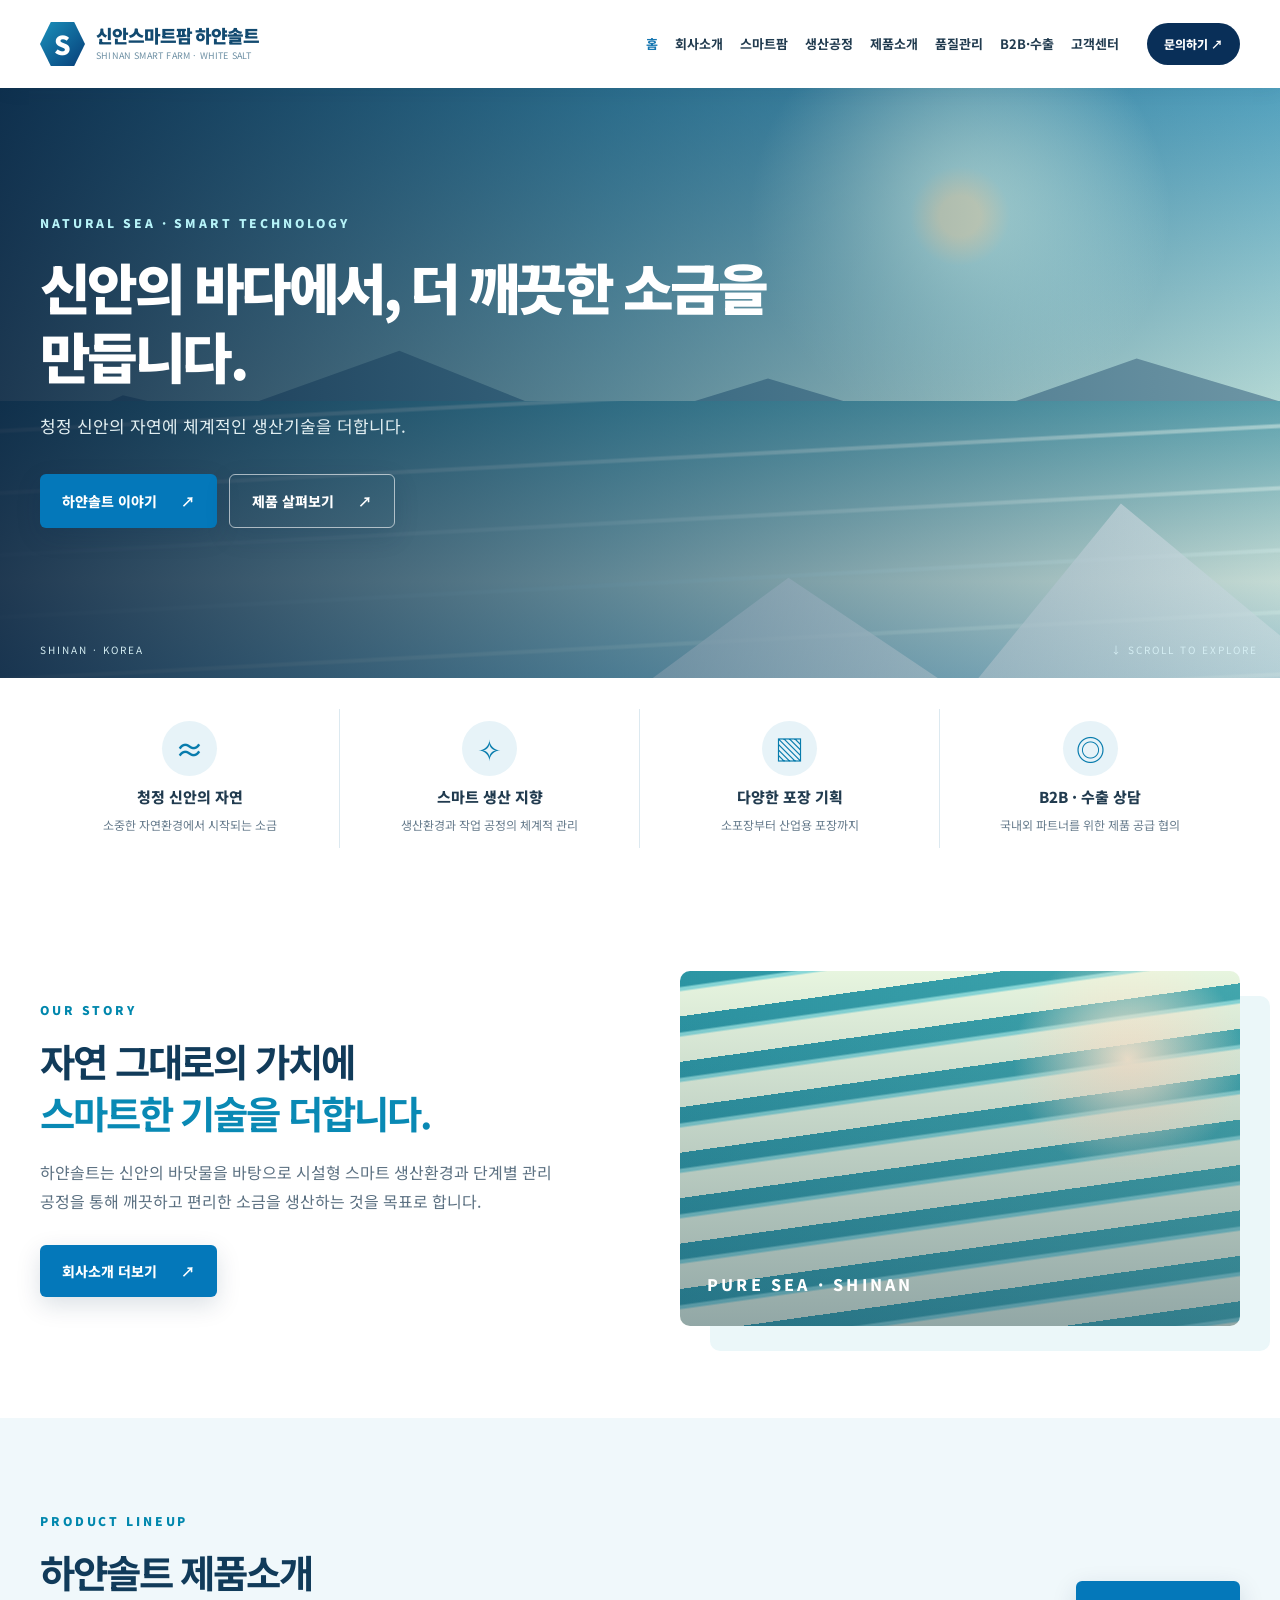
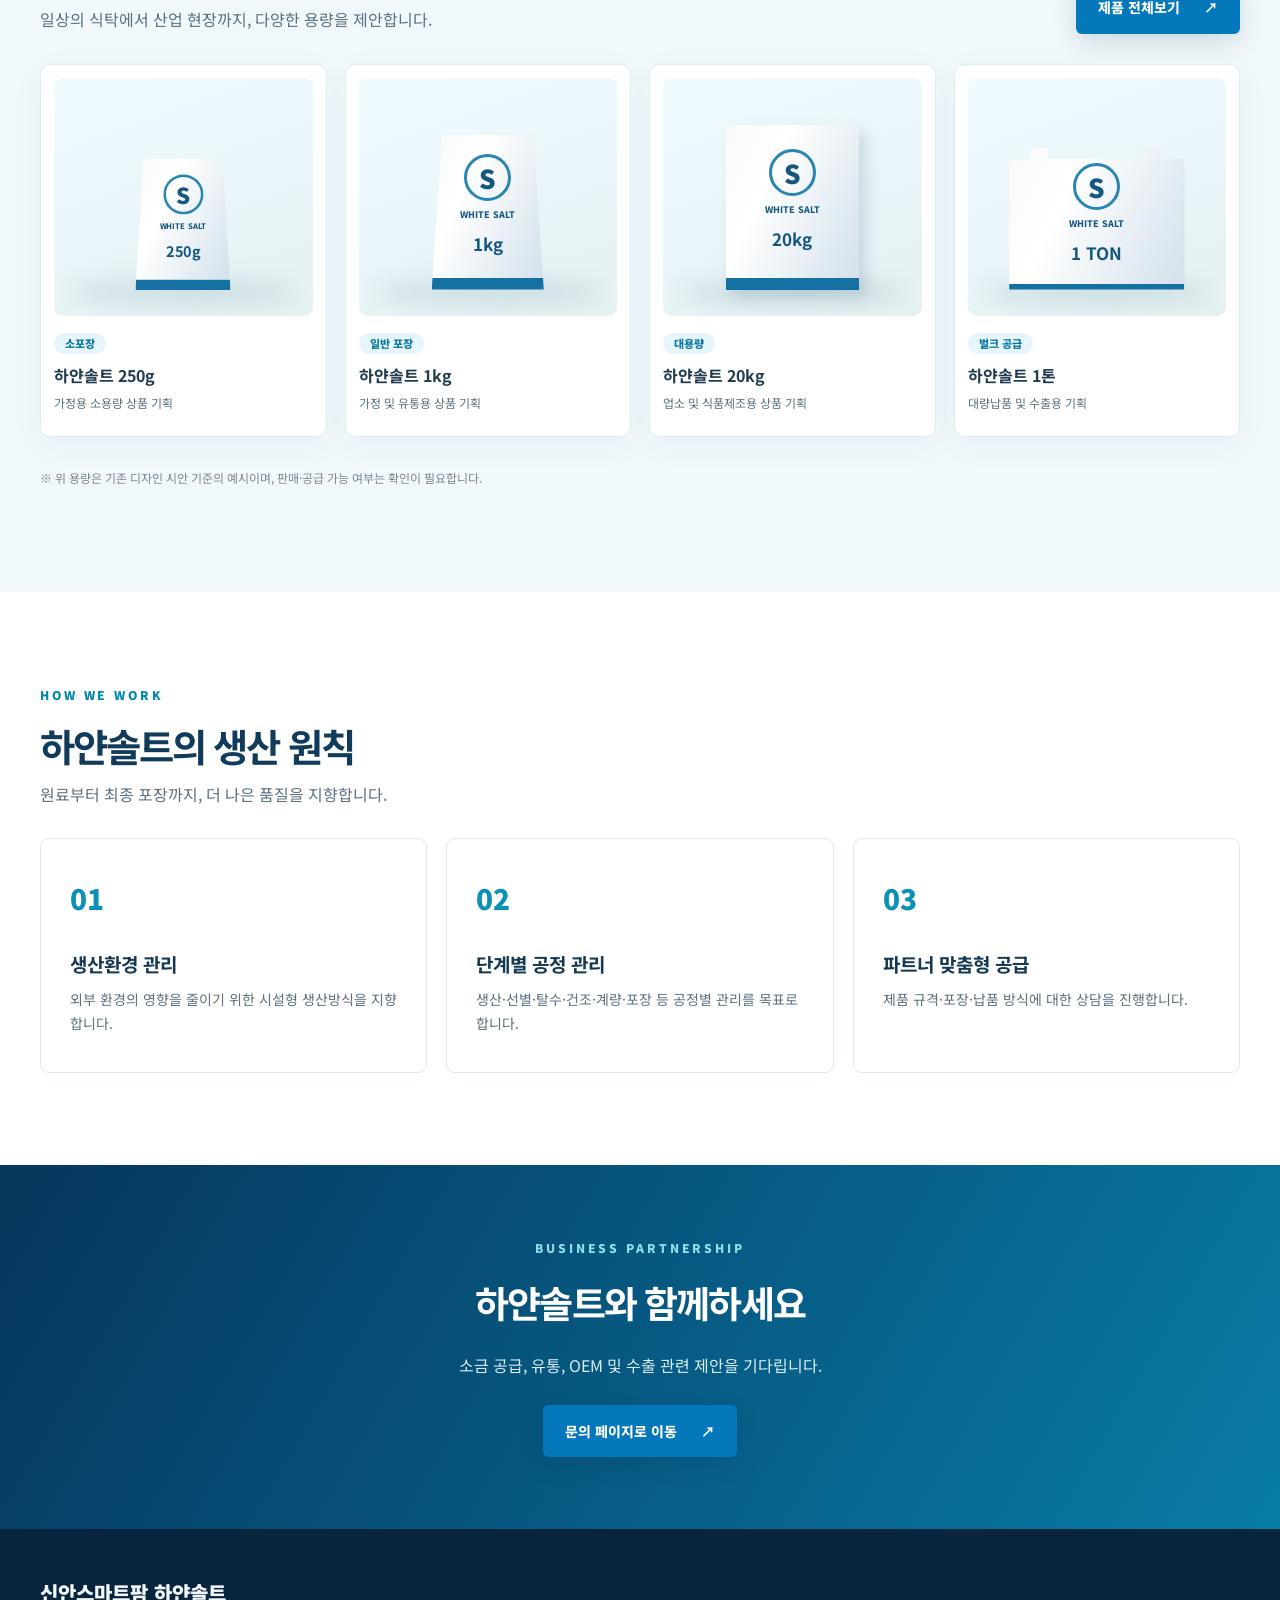
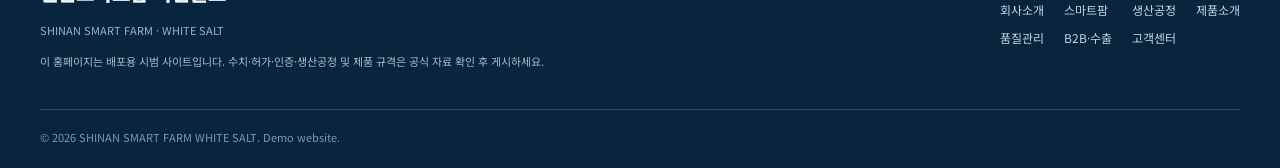
==== index.html @ b28bbec7 "Add files via upload" ====
<!doctype html><html lang="ko"><head><meta charset="utf-8"><meta name="viewport" content="width=device-width,initial-scale=1"><meta name="description" content="신안스마트팜 하얀솔트. 청정 신안의 자연과 스마트 생산기술을 연결합니다."><meta name="theme-color" content="#0a315a"><title>신안스마트팜 하얀솔트</title><link rel="stylesheet" href="assets/style.css"></head><body><div id="app"></div><script defer src="assets/app.js"></script></body></html>
---- assets/style.css ----
@import url('https://fonts.googleapis.com/css2?family=Noto+Sans+KR:wght@400;500;600;700;800;900&display=swap');
:root{--navy:#092f58;--deep:#071e37;--blue:#1576b1;--aqua:#51d2e1;--pale:#eef7fa;--text:#213b4f;--muted:#677c8d;--line:#dce9f0}*{box-sizing:border-box}html{scroll-behavior:smooth}body{margin:0;font:16px/1.76 'Noto Sans KR',system-ui,sans-serif;color:var(--text);background:white}a{color:inherit;text-decoration:none}button,input,select,textarea{font:inherit}button{cursor:pointer}.container{width:min(1200px,calc(100% - 44px));margin-inline:auto}.skip{position:absolute;transform:translateY(-200%);background:white;padding:10px;z-index:100}.skip:focus{transform:none}.header{position:relative;z-index:10;background:#fff;box-shadow:0 2px 18px #0a2f4d12}.nav-bar{display:flex;align-items:center;gap:28px;min-height:88px}.logo{display:flex;align-items:center;gap:11px;min-width:250px}.logo-mark{display:grid;place-items:center;font-size:26px;font-weight:900;color:white;width:45px;height:48px;background:linear-gradient(135deg,#1b93bd,#063c77);clip-path:polygon(24% 4%,76% 4%,100% 50%,76% 96%,24% 96%,0% 50%)}.logo strong{display:block;line-height:1.3;color:#124a70;letter-spacing:-.06em;font-size:18px;font-weight:900}.logo small{display:block;color:#6e90a4;letter-spacing:.02em;font-size:9px}.nav{display:flex;align-items:center;justify-content:flex-end;flex:1;gap:17px;white-space:nowrap}.nav a{font-size:13px;font-weight:700;transition:color .2s}.nav a:hover,.nav a[aria-current]{color:var(--blue)}.nav-contact{padding:10px 17px;background:var(--navy);border-radius:30px;color:white;font-size:12px;font-weight:800;white-space:nowrap}.nav-toggle{display:none}.hero{isolation:isolate;position:relative;overflow:hidden;background:linear-gradient(145deg,#0a5488,#2c97b0);color:#fff}.hero-home{min-height:590px}.hero-inner{min-height:365px}.hero-art,.hero-shade{position:absolute;inset:0;z-index:-1}.hero-shade{background:linear-gradient(90deg,rgba(2,28,58,.86),rgba(4,57,90,.55) 48%,rgba(2,52,83,.08) 100%)}.sky{height:70%;background:radial-gradient(circle at 75% 31%,#fffbd7 0 2%,#c9f4ef 5%,transparent 21%),linear-gradient(180deg,#58a9c6 0%,#c1e5df 75%,#f7ece0 100%)}.mountains{position:absolute;top:37%;width:120%;height:26%;background:#769eac;clip-path:polygon(0 95%,8% 58%,14% 72%,26% 29%,39% 81%,50% 47%,61% 80%,74% 34%,88% 76%,100% 53%,100% 100%,0 100%)}.water{position:absolute;inset:53% 0 0;background:repeating-linear-gradient(177deg,transparent 0 27px,#d5eee8a9 29px 31px,transparent 33px 62px),linear-gradient(180deg,#62a9b4,#d5e9df 65%,#a1cbd5)}.salt-mounds{position:absolute;right:-4%;bottom:0;width:53%;height:34%;background:linear-gradient(150deg,#ffffffd8,#cde1e4b5);clip-path:polygon(0 100%,20% 50%,42% 100%,48% 100%,69% 13%,100% 100%)}.hero-content{padding-block:124px 110px}.hero-inner .hero-content{padding-block:75px 70px}.eyebrow,.kicker{display:block;font-size:12px;font-weight:900;letter-spacing:.24em}.eyebrow{color:#b6f3f8}.kicker{color:#0087ad}.hero h1{font-size:clamp(35px,4.3vw,61px);font-weight:900;line-height:1.26;letter-spacing:-.065em;max-width:780px;margin:19px 0 20px}.hero p{font-size:17px;color:#e2eff2;max-width:600px}.hero-actions{display:flex;flex-wrap:wrap;gap:12px;margin-top:33px}.btn{background:#0478ba;color:white;font-size:14px;font-weight:800;border:0;border-radius:6px;display:inline-flex;align-items:center;justify-content:space-between;gap:24px;padding:14px 22px;box-shadow:0 8px 25px #07284a25;transition:background .2s,transform .2s}.btn:hover{background:#085382;transform:translateY(-2px)}.btn-outline{background:transparent;border:1px solid #ffffff99;color:white}.btn-outline:hover{background:#ffffff26}.hero-bottom{position:absolute;bottom:19px;left:calc((100% - min(1200px,100% - 44px))/2);right:22px;font-size:10px;letter-spacing:.2em;color:#d4edf2;display:flex;gap:30px}.hero-bottom span{margin-left:auto}.features{display:grid;grid-template-columns:repeat(4,1fr);padding-top:31px;padding-bottom:31px}.feature{text-align:center;padding:12px 19px;border-right:1px solid var(--line)}.feature:last-child{border-right:0}.feature-icon{width:55px;height:55px;margin:0 auto 8px;border-radius:50%;background:#e7f3f8;color:#087cad;display:grid;place-items:center;font-size:29px;font-weight:500}.feature h3{font-size:15px;margin:4px 0;font-weight:800}.feature p{font-size:12px;color:var(--muted);margin:0}.section{padding-top:92px;padding-bottom:92px}.section h2{font-size:clamp(27px,3vw,40px);line-height:1.35;letter-spacing:-.055em;margin:15px 0 20px;color:#113b5a}.section h2 em{font-style:normal;color:#0989b4}.section p{color:#5c7182}.split{display:grid;grid-template-columns:1fr 1fr;gap:80px;align-items:center}.split p{max-width:520px}.split .btn{margin-top:14px}.photo-panel{height:355px;border-radius:10px;position:relative;overflow:hidden;background:radial-gradient(circle at 80% 25%,#feedd3 0,transparent 22%),repeating-linear-gradient(172deg,#2fa4aab9 0 15px,#88d7d7 17px 19px,#e7f5df 21px 45px),linear-gradient(135deg,#226f93,#a9dbd1);box-shadow:30px 25px 0 #ebf7f9}.photo-panel:after{content:'';position:absolute;inset:0;background:linear-gradient(180deg,transparent,#05274860)}.photo-caption{position:absolute;bottom:27px;left:27px;color:white;letter-spacing:.2em;font-weight:800;z-index:1}.pale{background:#f0f8fb}.section-top{display:flex;justify-content:space-between;align-items:end;gap:20px;margin-bottom:24px}.section-top h2{margin-bottom:8px}.section-top p{margin:0}.section-top .btn{flex-shrink:0}.products-grid{display:grid;grid-template-columns:repeat(4,minmax(0,1fr));gap:18px;margin:30px 0}.product{background:white;border-radius:11px;padding:13px 13px 20px;box-shadow:0 8px 34px #164a6b0b;border:1px solid #dfeef3}.product-stage{height:238px;background:linear-gradient(160deg,#effbff,#e4f0f2);border-radius:9px;display:grid;place-items:end center;overflow:hidden;position:relative}.product-stage:after{content:'';height:24px;width:85%;background:#376b7a24;border-radius:50%;position:absolute;bottom:12px;filter:blur(10px)}.package{position:relative;z-index:1;display:flex;flex-direction:column;align-items:center;justify-content:center;gap:6px;width:112px;height:155px;background:linear-gradient(115deg,#f9f9f9,#fff 32%,#d6e3ed 95%);box-shadow:7px 7px 13px #42677e30;clip-path:polygon(9% 0,91% 0,100% 100%,0 100%);border-bottom:12px solid #1471a1;color:#135780;margin-bottom:26px}.package-mark{font-size:26px;font-weight:900;width:47px;height:47px;border:3px solid #2985b1;border-radius:50%;text-align:center;line-height:41px}.package small{font-size:9px;font-weight:800}.package strong{font-size:17px}.p250{transform:scale(.85);transform-origin:bottom}.p1{transform:scale(1)}.p20{height:165px;width:133px;clip-path:none}.pton{width:175px;height:142px;clip-path:polygon(0 8%,12% 8%,12% 0,22% 0,22% 8%,76% 8%,76% 0,86% 0,86% 8%,100% 8%,100% 100%,0 100%);border-bottom:6px solid #1471a1}.pill{display:inline-block;margin-top:17px;background:#e6f5fa;color:#0878a3;border-radius:22px;padding:1px 11px;font-size:11px;font-weight:800}.product h3{margin:6px 0 0;font-size:16px}.product p{font-size:12px;margin:3px 0}.note{font-size:12px!important;color:#7a8893!important;margin-top:20px}.tile-grid{display:grid;grid-template-columns:repeat(3,1fr);gap:19px;margin-top:30px}.tile{border:1px solid var(--line);background:white;padding:35px 29px;border-radius:9px;min-height:235px}.tile-icon{font-size:28px;color:#0b91b6;font-weight:900}.tile h3{margin:23px 0 7px;color:#153954;font-size:19px}.tile p{font-size:14px;line-height:1.75;margin:0}.cta{background:linear-gradient(120deg,#06365c,#087ca7);color:white;text-align:center;padding:72px 0}.cta .kicker{color:#90e0e9}.cta h2{font-size:37px;margin:12px 0 2px;letter-spacing:-.05em}.cta p{color:#d9edf4;margin-bottom:25px}.narrow{max-width:820px}.lead{font-size:19px;line-height:2;color:#355d74!important}.steps{border-top:2px solid #0b608a;margin-top:35px}.step{display:flex;align-items:center;gap:32px;border-bottom:1px solid var(--line);padding:23px 15px}.step b{font-size:30px;color:#0c8fb5}.step div{flex:1}.step h3{margin:0}.step p{margin:2px 0;font-size:14px}.step>span{font-size:22px;color:#87a6b7}.wide-actions{margin-top:25px}.contact-grid{display:grid;grid-template-columns:1fr 1.1fr;gap:70px}.contact-info{margin-top:45px;border-top:1px solid var(--line)}.contact-info div{border-bottom:1px solid var(--line);padding:17px 0;display:flex;gap:20px;flex-wrap:wrap}.contact-info small{font-size:13px;width:94px;color:var(--muted)}.contact-info strong{font-size:14px}.contact-form{padding:30px;border:1px solid var(--line);box-shadow:0 12px 40px #0c55800e;border-radius:10px}.contact-form label{display:block;font-weight:800;font-size:13px;margin-bottom:16px}.contact-form :is(input,select,textarea){display:block;width:100%;border:1px solid #cbdde7;border-radius:5px;padding:12px;margin-top:5px;color:var(--text);background:white;outline-offset:2px}.contact-form textarea{resize:vertical}.form-result{font-size:13px;color:#0d6897}.footer{background:#09253e;color:#f0f6f9;padding:46px 0 20px}.footer-inner{display:flex;justify-content:space-between;gap:45px}.footer-brand{font-size:20px;font-weight:900}.footer-inner p{font-size:11px;color:#90b4ca}.footer-inner small{font-size:11px;color:#a2bac7;display:block;max-width:570px}.footer-links{display:grid;grid-template-columns:repeat(4,auto);gap:7px 20px;align-content:center}.footer-links a{font-size:12px;color:#bfd4e0}.copyright{border-top:1px solid #ffffff25;margin-top:38px;padding-top:18px;font-size:11px;color:#789aaa}
@media(max-width:1100px){.nav{gap:10px}.nav a{font-size:11px}.logo{min-width:205px}.logo strong{font-size:15px}.nav-bar{gap:15px}.nav-contact{display:none}}
@media(max-width:820px){.nav-bar{min-height:72px}.nav-toggle{display:block;margin-left:auto;border:0;background:#e9f4fa;color:#135377;border-radius:8px;font-size:22px;padding:1px 12px}.nav{display:none;position:absolute;top:72px;left:0;right:0;background:white;box-shadow:0 14px 22px #0e365022;padding:16px 24px;flex-direction:column;align-items:stretch;gap:0}.nav.open{display:flex}.nav a{padding:12px;border-bottom:1px solid var(--line);font-size:15px}.hero-home{min-height:520px}.hero-content{padding-block:110px 85px}.hero-inner .hero-content{padding-block:65px}.features{grid-template-columns:repeat(2,1fr)}.feature:nth-child(2){border:0}.feature:nth-child(-n+2){border-bottom:1px solid var(--line)}.split,.contact-grid{grid-template-columns:1fr;gap:45px}.products-grid{grid-template-columns:repeat(2,1fr)}.tile-grid{grid-template-columns:1fr}.tile{min-height:0}.footer-inner{flex-direction:column}.footer-links{justify-content:start}.section{padding-block:65px}}
@media(max-width:490px){.container{width:calc(100% - 32px)}.logo strong{font-size:14px}.logo-mark{width:37px;height:42px}.hero h1{font-size:36px}.hero p{font-size:14px}.hero-bottom{left:16px}.hero-bottom span{display:none}.features{padding-block:22px}.feature{padding:12px 7px}.feature h3{font-size:13px}.feature p{font-size:11px}.section-top{display:block}.section-top .btn{margin-top:15px}.products-grid{gap:10px}.product-stage{height:174px}.package{transform:scale(.7)!important;transform-origin:bottom}.product h3{font-size:13px}.product p{font-size:11px}.footer-links{grid-template-columns:repeat(2,auto)}.cta h2{font-size:28px}.step{gap:16px}.contact-form{padding:18px}}
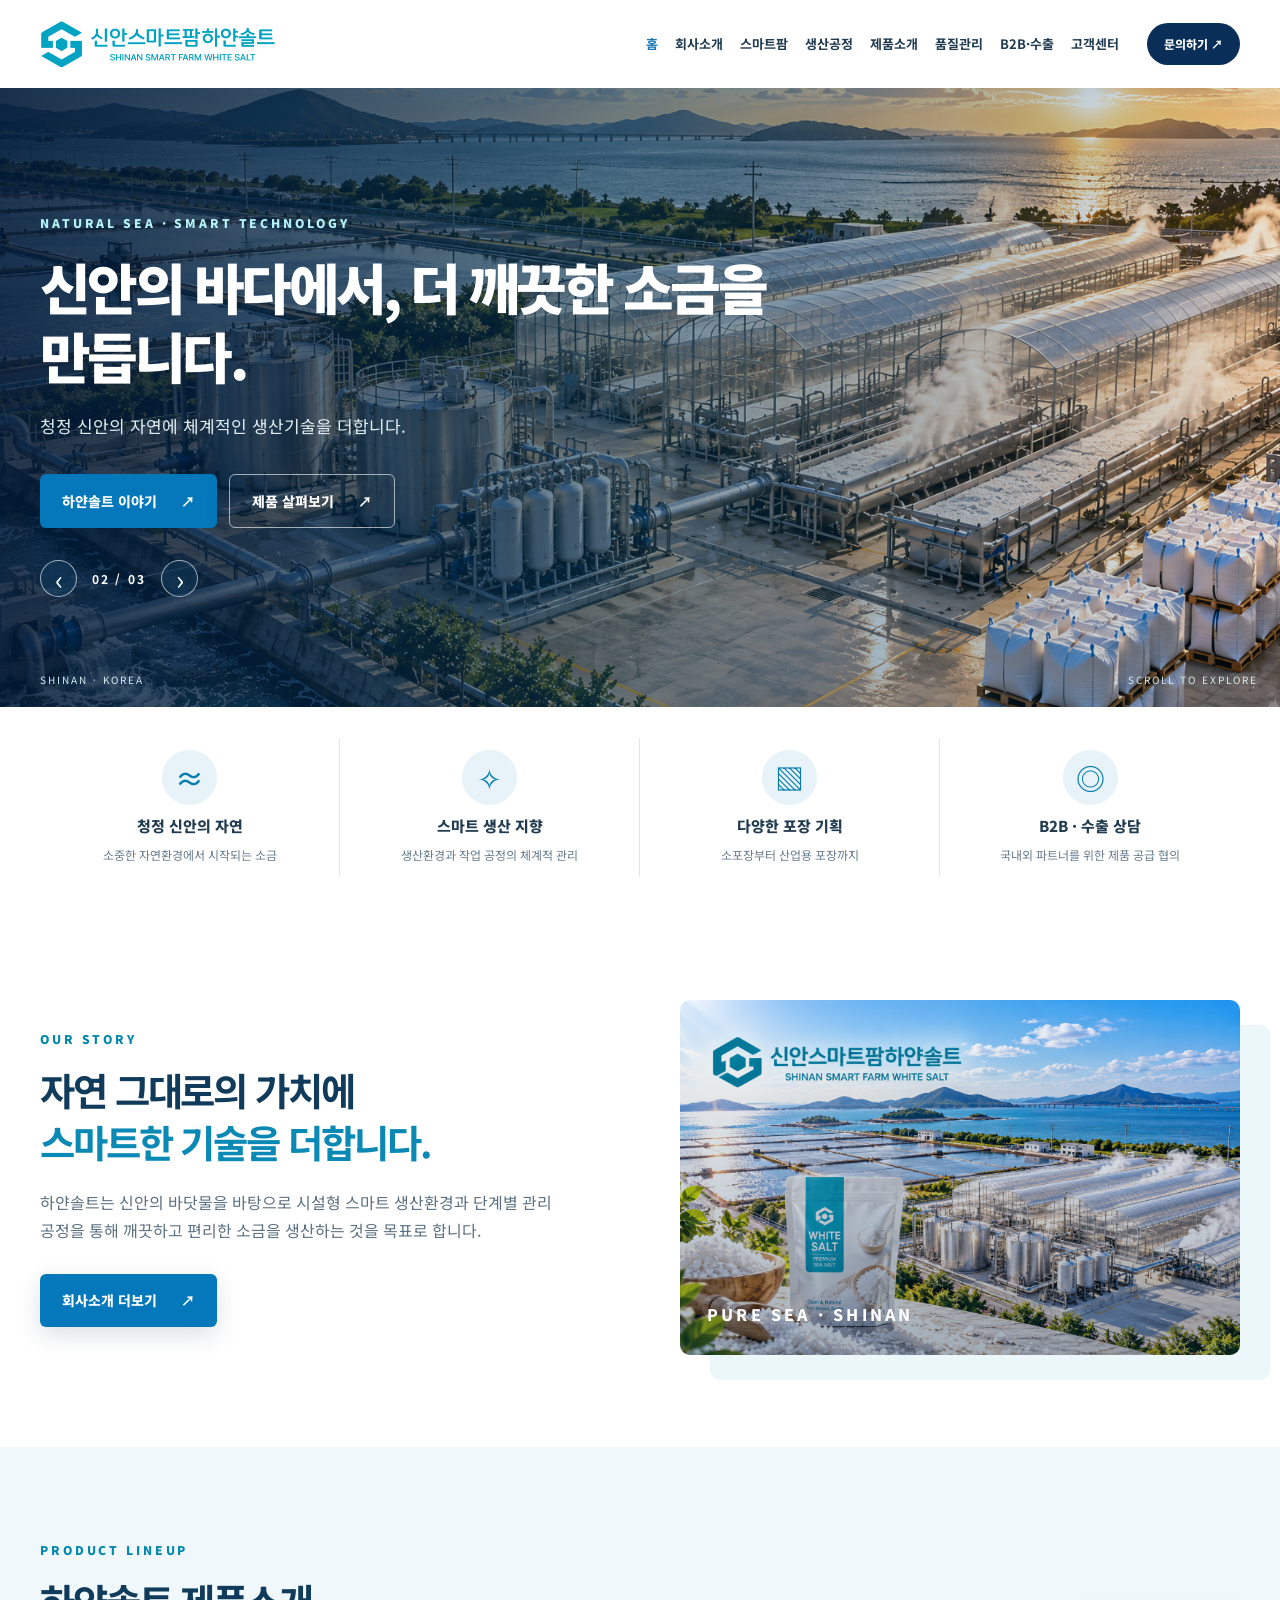
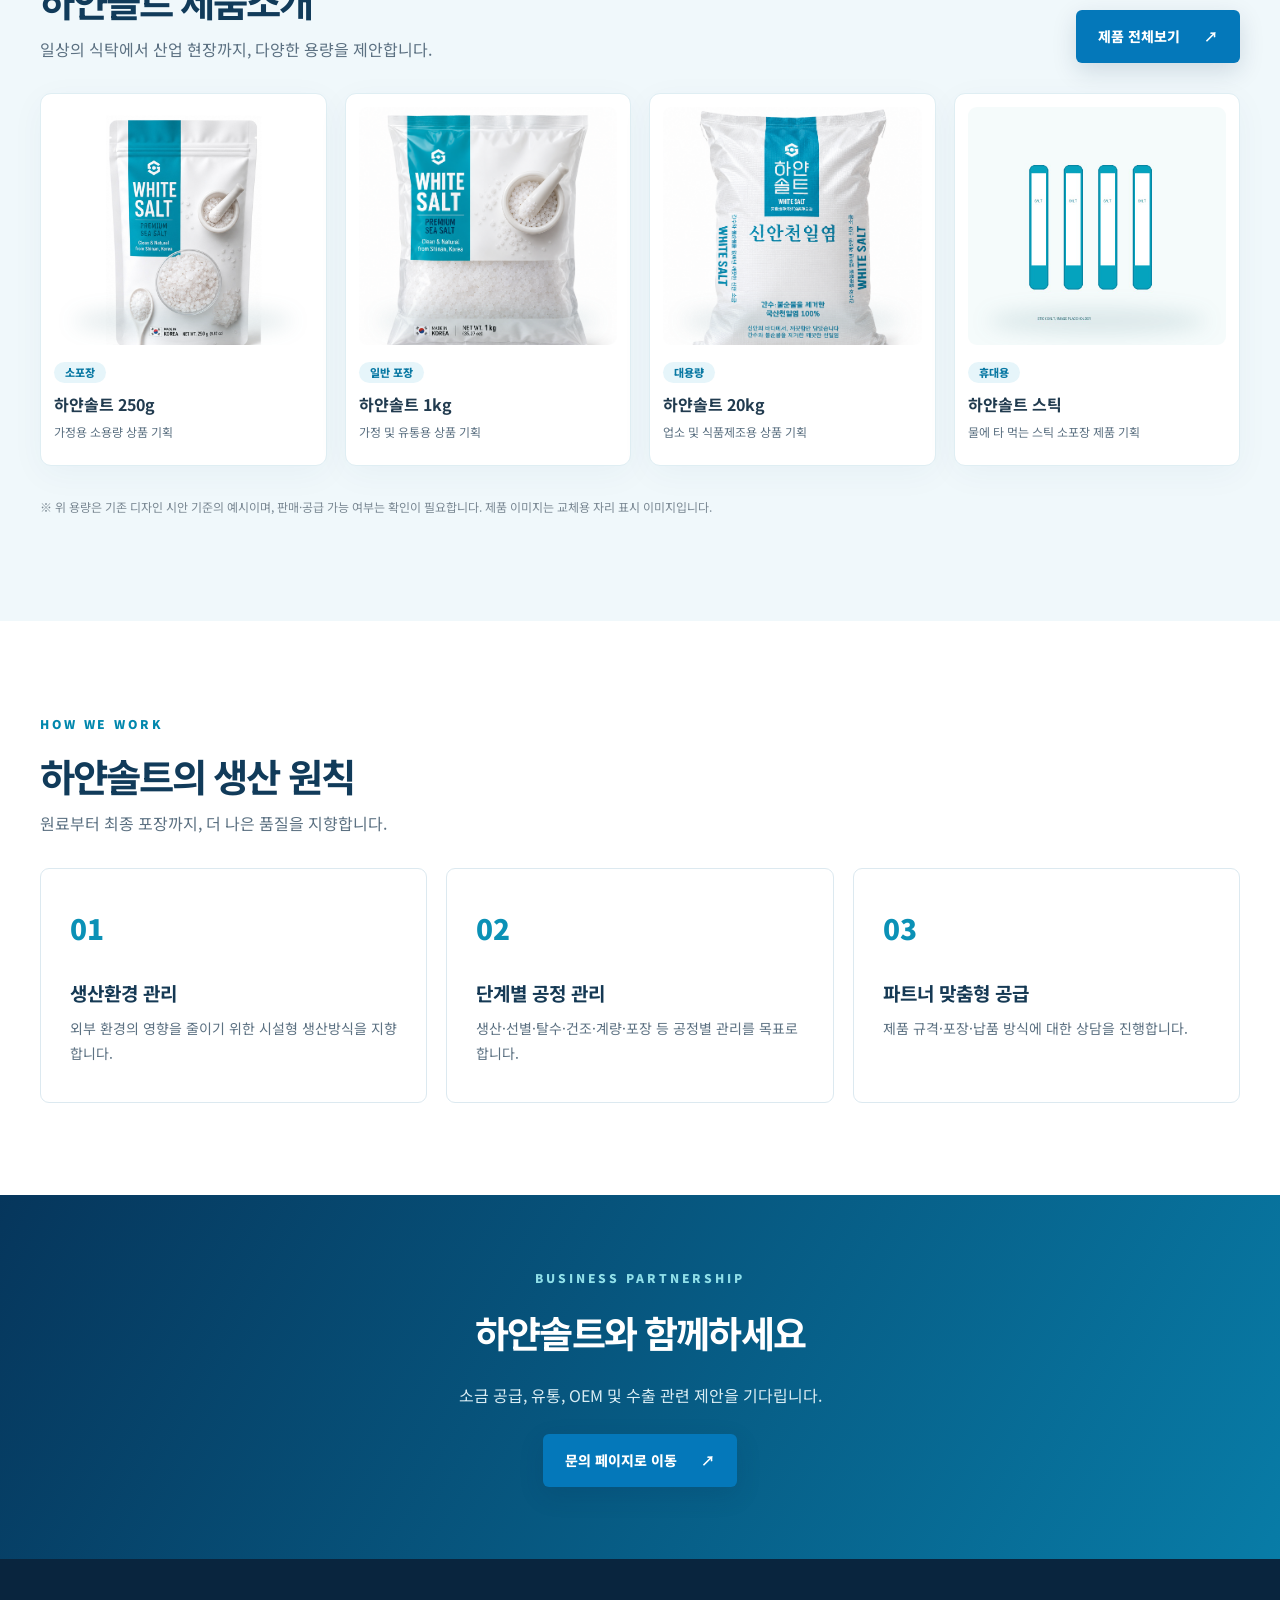
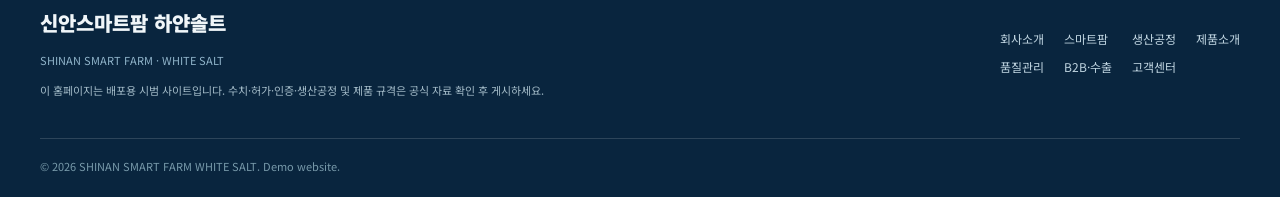
==== commit 7f3c457a: "Add files via upload" ====
--- a/index.html
+++ b/index.html
@@ -1 +1 @@
-<!doctype html><html lang="ko"><head><meta charset="utf-8"><meta name="viewport" content="width=device-width,initial-scale=1"><meta name="description" content="신안스마트팜 하얀솔트. 청정 신안의 자연과 스마트 생산기술을 연결합니다."><meta name="theme-color" content="#0a315a"><title>신안스마트팜 하얀솔트</title><link rel="stylesheet" href="assets/style.css"></head><body><div id="app"></div><script defer src="assets/app.js"></script></body></html>
+<!doctype html><html lang="ko"><head><meta charset="utf-8"><meta name="viewport" content="width=device-width,initial-scale=1"><meta name="description" content="신안스마트팜 하얀솔트. 청정 신안의 자연과 스마트 생산기술을 연결합니다."><meta name="theme-color" content="#0a315a"><title>신안스마트팜 하얀솔트</title><link rel="icon" href="favicon.ico"><link rel="apple-touch-icon" href="images/favicon_128x128.png"><meta property="og:title" content="신안스마트팜 하얀솔트"><meta property="og:description" content="청정 신안의 자연과 스마트 생산기술을 잇는 하얀솔트"><meta property="og:image" content="/images/sns_1200x630.jpg"><meta property="og:type" content="website"><meta name="twitter:card" content="summary_large_image"><meta name="twitter:image" content="/images/sns_1200x630.jpg"><link rel="stylesheet" href="assets/style.css"></head><body><div id="app"></div><script defer src="assets/app.js"></script></body></html>
--- a/assets/style.css
+++ b/assets/style.css
@@ -3,3 +3,21 @@
 @media(max-width:1100px){.nav{gap:10px}.nav a{font-size:11px}.logo{min-width:205px}.logo strong{font-size:15px}.nav-bar{gap:15px}.nav-contact{display:none}}
 @media(max-width:820px){.nav-bar{min-height:72px}.nav-toggle{display:block;margin-left:auto;border:0;background:#e9f4fa;color:#135377;border-radius:8px;font-size:22px;padding:1px 12px}.nav{display:none;position:absolute;top:72px;left:0;right:0;background:white;box-shadow:0 14px 22px #0e365022;padding:16px 24px;flex-direction:column;align-items:stretch;gap:0}.nav.open{display:flex}.nav a{padding:12px;border-bottom:1px solid var(--line);font-size:15px}.hero-home{min-height:520px}.hero-content{padding-block:110px 85px}.hero-inner .hero-content{padding-block:65px}.features{grid-template-columns:repeat(2,1fr)}.feature:nth-child(2){border:0}.feature:nth-child(-n+2){border-bottom:1px solid var(--line)}.split,.contact-grid{grid-template-columns:1fr;gap:45px}.products-grid{grid-template-columns:repeat(2,1fr)}.tile-grid{grid-template-columns:1fr}.tile{min-height:0}.footer-inner{flex-direction:column}.footer-links{justify-content:start}.section{padding-block:65px}}
 @media(max-width:490px){.container{width:calc(100% - 32px)}.logo strong{font-size:14px}.logo-mark{width:37px;height:42px}.hero h1{font-size:36px}.hero p{font-size:14px}.hero-bottom{left:16px}.hero-bottom span{display:none}.features{padding-block:22px}.feature{padding:12px 7px}.feature h3{font-size:13px}.feature p{font-size:11px}.section-top{display:block}.section-top .btn{margin-top:15px}.products-grid{gap:10px}.product-stage{height:174px}.package{transform:scale(.7)!important;transform-origin:bottom}.product h3{font-size:13px}.product p{font-size:11px}.footer-links{grid-template-columns:repeat(2,auto)}.cta h2{font-size:28px}.step{gap:16px}.contact-form{padding:18px}}
+
+/* White_salt V2 — replaceable image assets */
+.brand-logo-image{display:block;width:235px;max-width:100%;height:auto;object-fit:contain;object-position:left center}
+.logo{min-width:235px}
+.hero-images{overflow:hidden}
+.hero-slide{position:absolute;inset:0;background-position:center center;background-size:cover;opacity:0;transition:opacity 900ms ease;transform:scale(1.005)}
+.hero-slide.is-active{opacity:1}
+.slide-controls{display:flex;gap:15px;align-items:center;margin-top:32px;width:max-content}
+.slide-arrow{border:1px solid #ffffff99;background:#123b5c88;color:white;font-size:27px;border-radius:50%;width:37px;height:37px;line-height:1}
+.slide-counter{font-size:12px;font-weight:700;letter-spacing:.18em}
+.product-stage{place-items:center}
+.product-image{width:100%;height:100%;object-fit:cover;display:block}
+.photo-panel{background-size:cover;background-position:center}
+@media(max-width:490px){.brand-logo-image{width:185px}.logo{min-width:185px}.slide-controls{margin-top:22px}}
+@media(prefers-reduced-motion:reduce){.hero-slide{transition:none}}
+
+/* Page-specific editable image/text sections */
+.config-layout{display:grid;grid-template-columns:1fr 1fr;gap:55px;align-items:center}.config-content p{white-space:pre-line;line-height:1.9}.config-media{display:grid;gap:12px;min-height:0}.config-media img{display:block;width:100%;height:340px;object-fit:cover;border-radius:12px}.config-image-wide{display:flex;flex-direction:column;gap:25px}.config-image-wide .config-media img{height:auto;max-height:500px;aspect-ratio:3/1}.config-gallery{display:flex;flex-direction:column;gap:22px}.config-gallery .config-media{display:grid;grid-template-columns:repeat(3,minmax(0,1fr))}.config-gallery .config-media img{height:225px}.config-text-only{display:block}.config-text-only .config-content{max-width:850px}@media(max-width:820px){.config-layout{grid-template-columns:1fr;gap:25px}.config-image-left .config-media{order:0}.config-image-left .config-content{order:1}.config-gallery .config-media{grid-template-columns:repeat(2,minmax(0,1fr))}.config-gallery .config-media img{height:170px}}
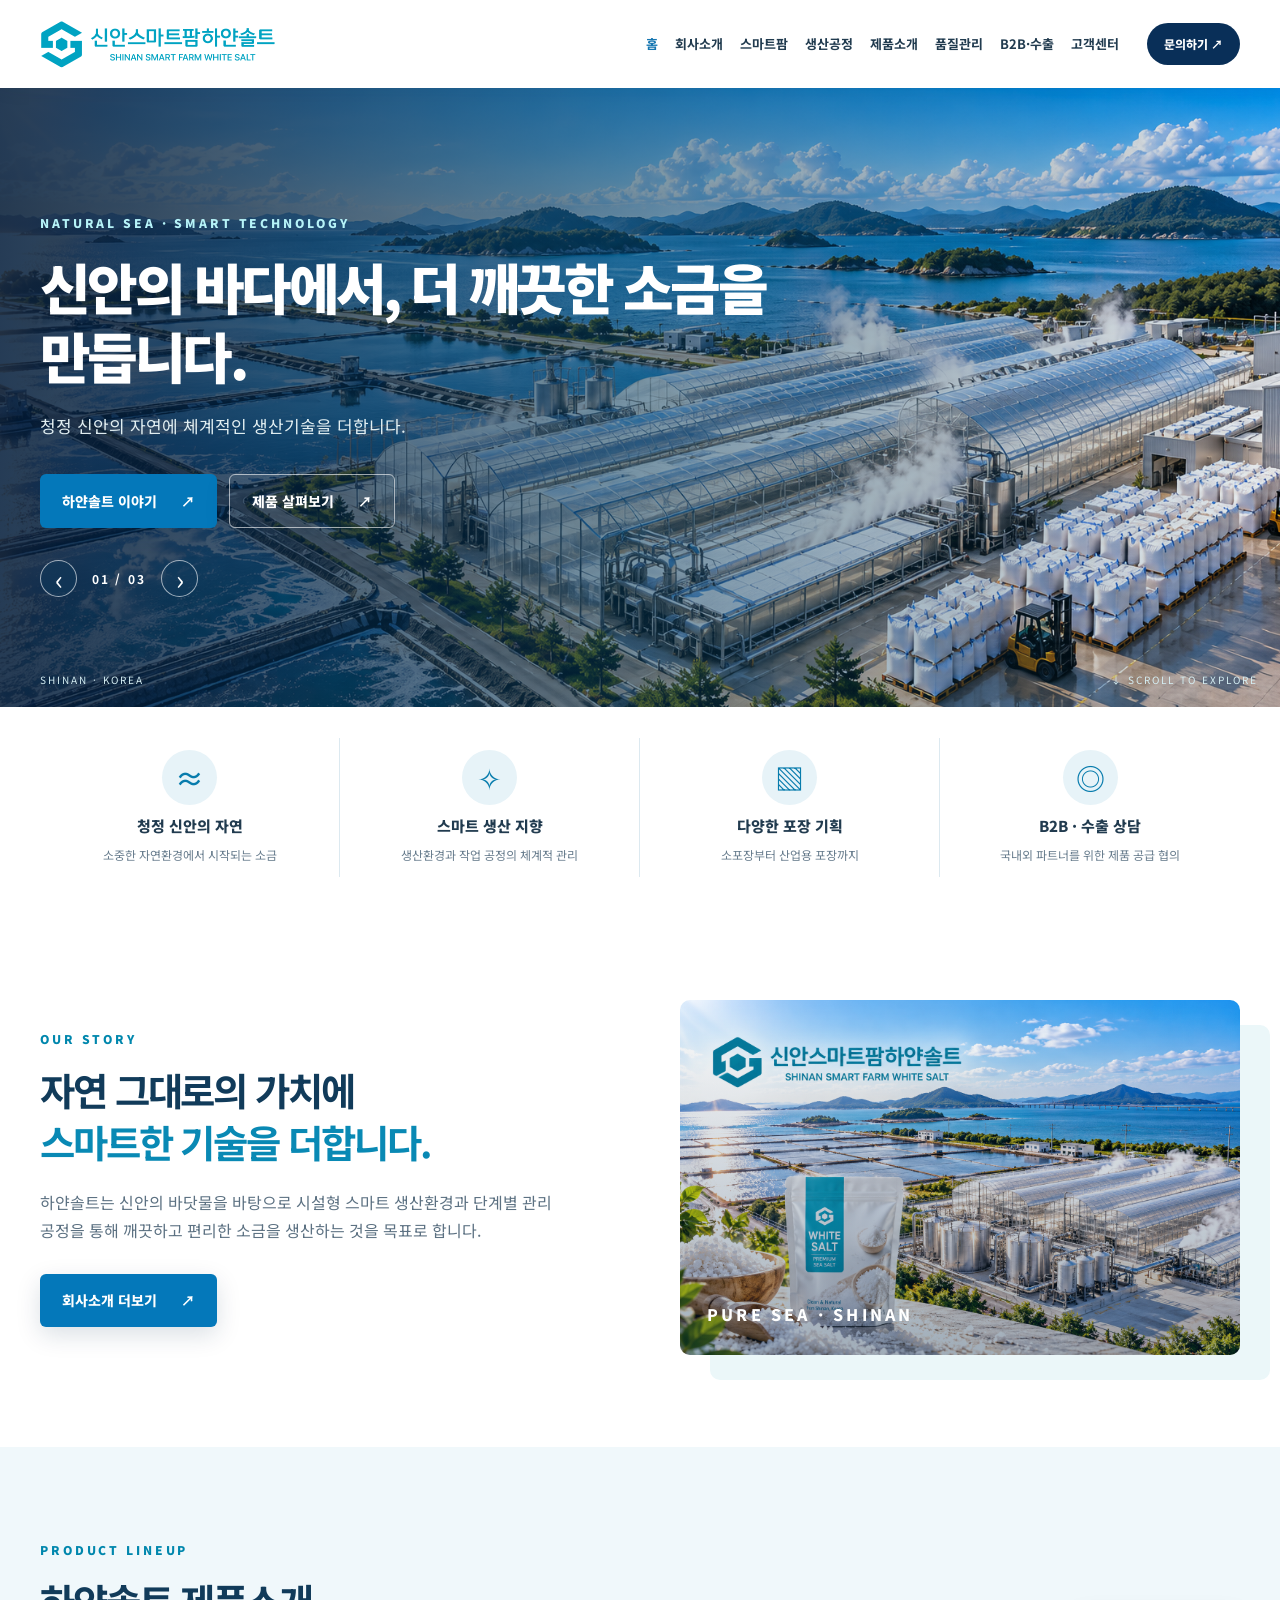
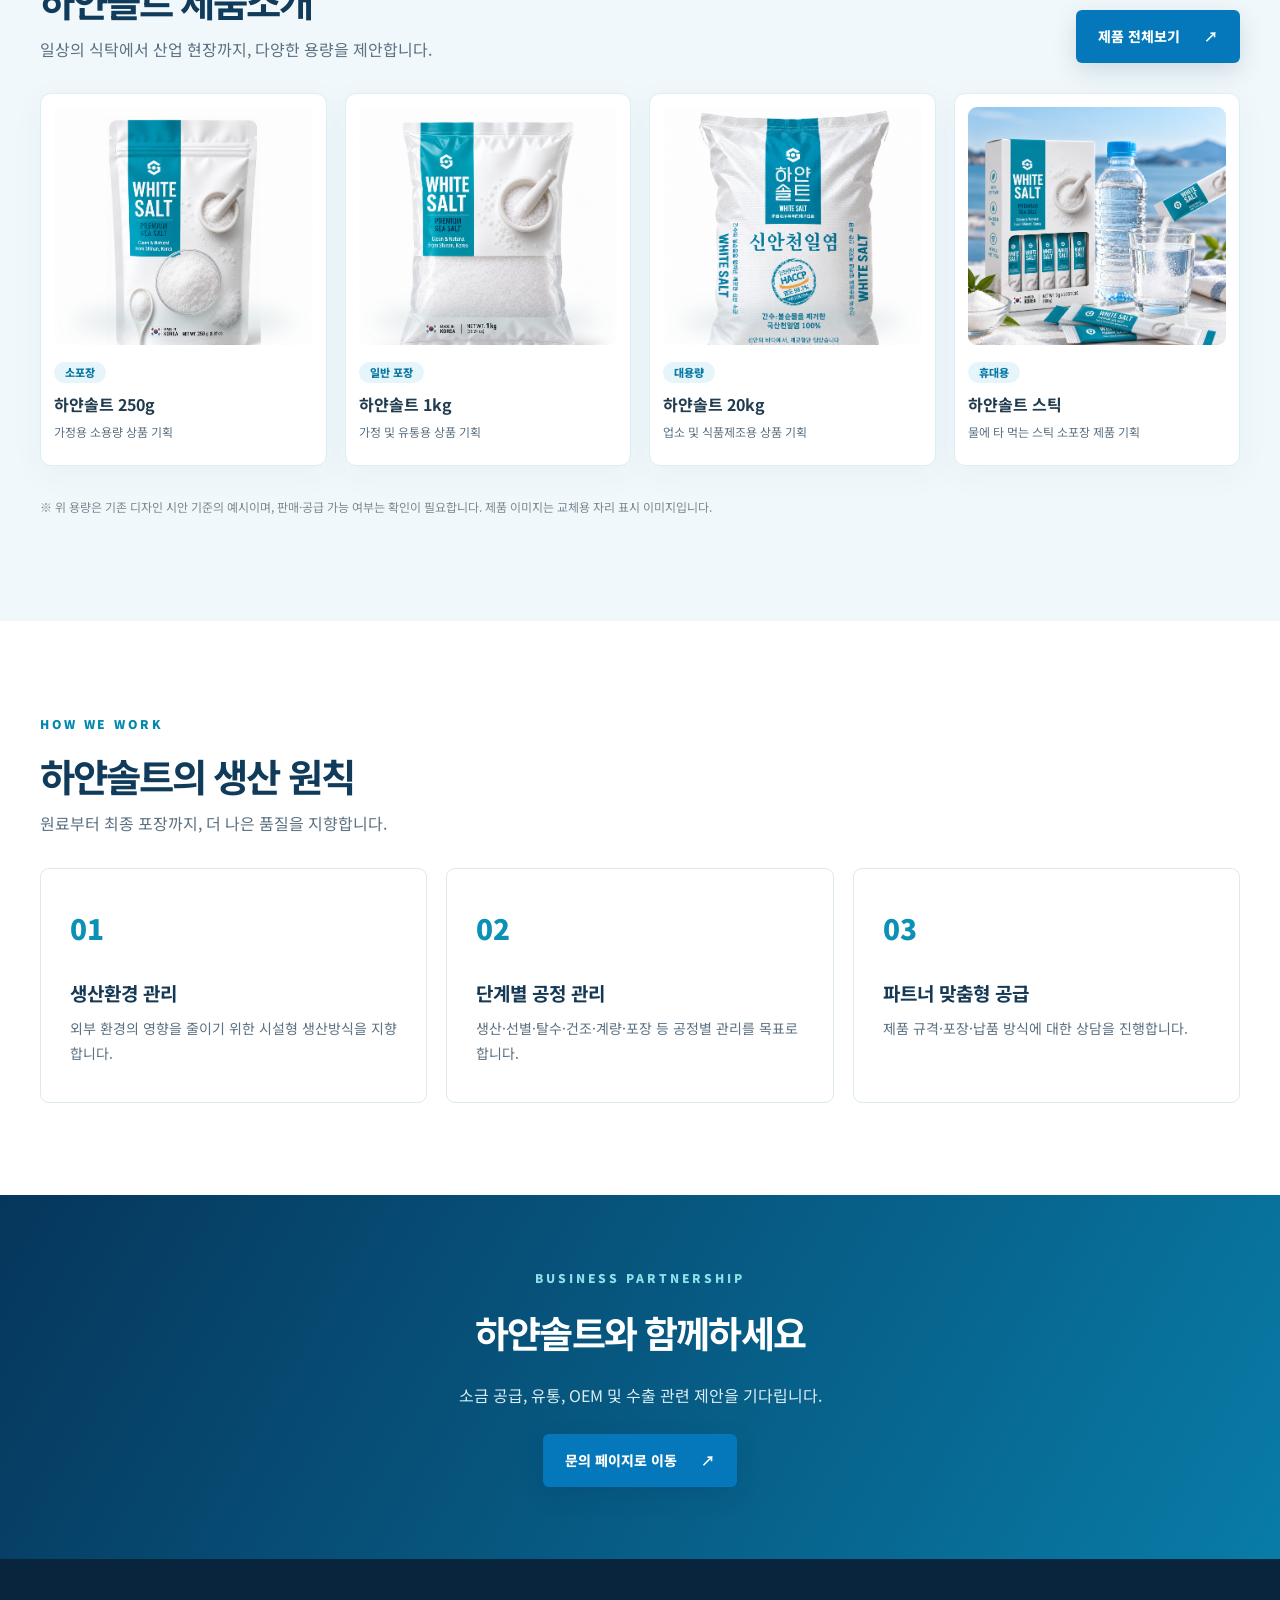
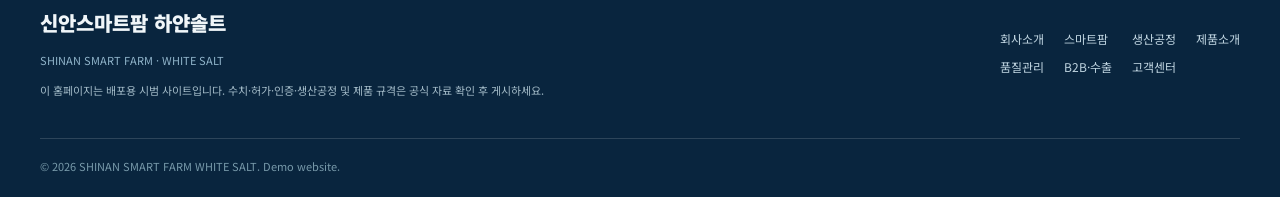
==== commit 53e04af7: "Add files via upload" ====
--- a/index.html
+++ b/index.html
@@ -1 +1 @@
-<!doctype html><html lang="ko"><head><meta charset="utf-8"><meta name="viewport" content="width=device-width,initial-scale=1"><meta name="description" content="신안스마트팜 하얀솔트. 청정 신안의 자연과 스마트 생산기술을 연결합니다."><meta name="theme-color" content="#0a315a"><title>신안스마트팜 하얀솔트</title><link rel="icon" href="favicon.ico"><link rel="apple-touch-icon" href="images/favicon_128x128.png"><meta property="og:title" content="신안스마트팜 하얀솔트"><meta property="og:description" content="청정 신안의 자연과 스마트 생산기술을 잇는 하얀솔트"><meta property="og:image" content="/images/sns_1200x630.jpg"><meta property="og:type" content="website"><meta name="twitter:card" content="summary_large_image"><meta name="twitter:image" content="/images/sns_1200x630.jpg"><link rel="stylesheet" href="assets/style.css"></head><body><div id="app"></div><script defer src="assets/app.js"></script></body></html>
+<!doctype html><html lang="ko"><head><meta charset="utf-8"><meta name="viewport" content="width=device-width,initial-scale=1"><meta name="description" content="신안스마트팜 하얀솔트. 청정 신안의 자연과 스마트 생산기술을 연결합니다."><meta name="theme-color" content="#0a315a"><title>신안스마트팜 하얀솔트</title><link rel="icon" type="image/x-icon" sizes="any" href="/favicon.ico?v=5"><link rel="icon" type="image/png" sizes="32x32" href="/favicon-32x32.png?v=5"><link rel="icon" type="image/png" sizes="48x48" href="/favicon-48x48.png?v=5"><link rel="apple-touch-icon" sizes="180x180" href="/apple-touch-icon.png?v=5"><link rel="canonical" href="https://white-salt.onrender.com/index.html"><meta property="og:site_name" content="신안스마트팜 하얀솔트"><meta property="og:locale" content="ko_KR"><meta property="og:type" content="website"><meta property="og:title" content="신안스마트팜 하얀솔트 | WHITE SALT"><meta property="og:description" content="청정 신안의 자연과 스마트 생산기술을 잇는 하얀솔트"><meta property="og:url" content="https://white-salt.onrender.com/index.html"><meta property="og:image" content="https://white-salt.onrender.com/images/sns_1200x630.jpg?v=5"><meta property="og:image:secure_url" content="https://white-salt.onrender.com/images/sns_1200x630.jpg?v=5"><meta property="og:image:width" content="1200"><meta property="og:image:height" content="630"><meta property="og:image:type" content="image/jpeg"><meta name="twitter:card" content="summary_large_image"><meta name="twitter:title" content="신안스마트팜 하얀솔트 | WHITE SALT"><meta name="twitter:description" content="청정 신안의 자연과 스마트 생산기술을 잇는 하얀솔트"><meta name="twitter:image" content="https://white-salt.onrender.com/images/sns_1200x630.jpg?v=5"><link rel="stylesheet" href="assets/style.css"></head><body><div id="app"></div><script defer src="assets/app.js"></script></body></html>
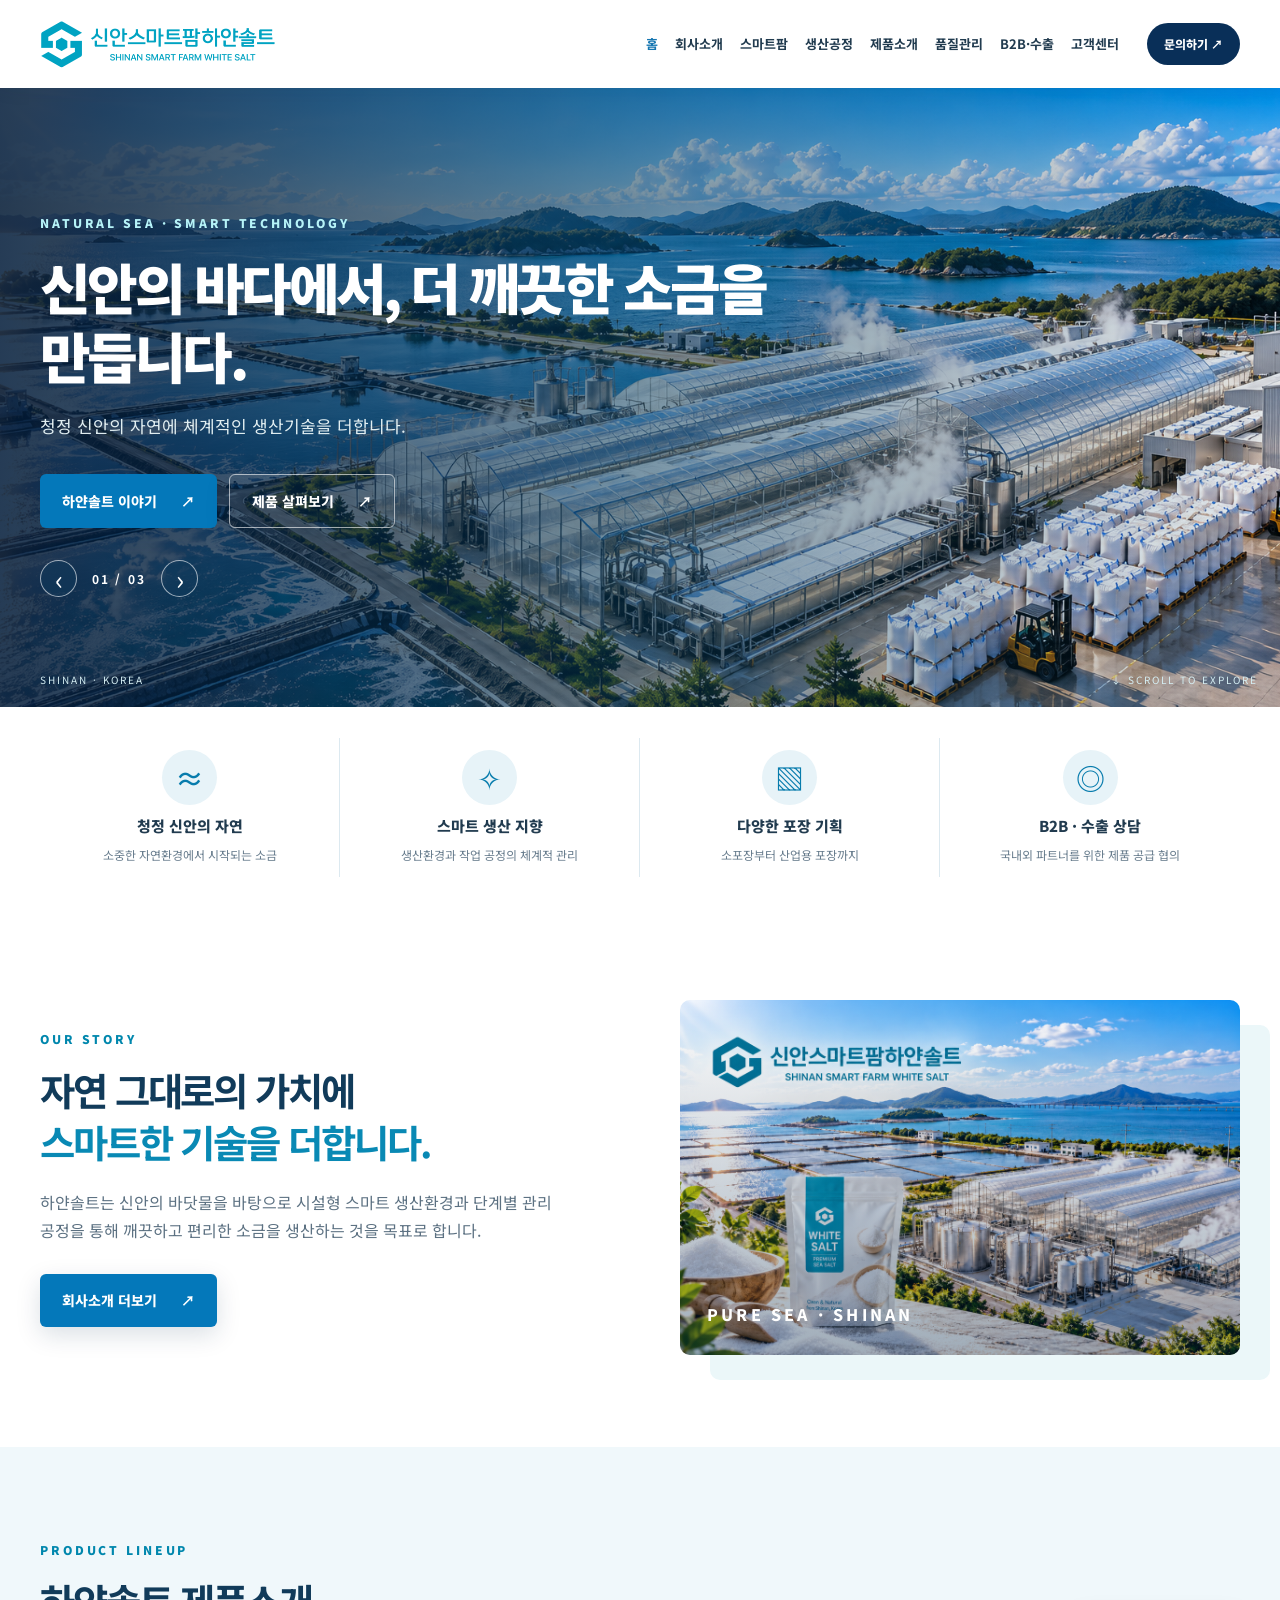
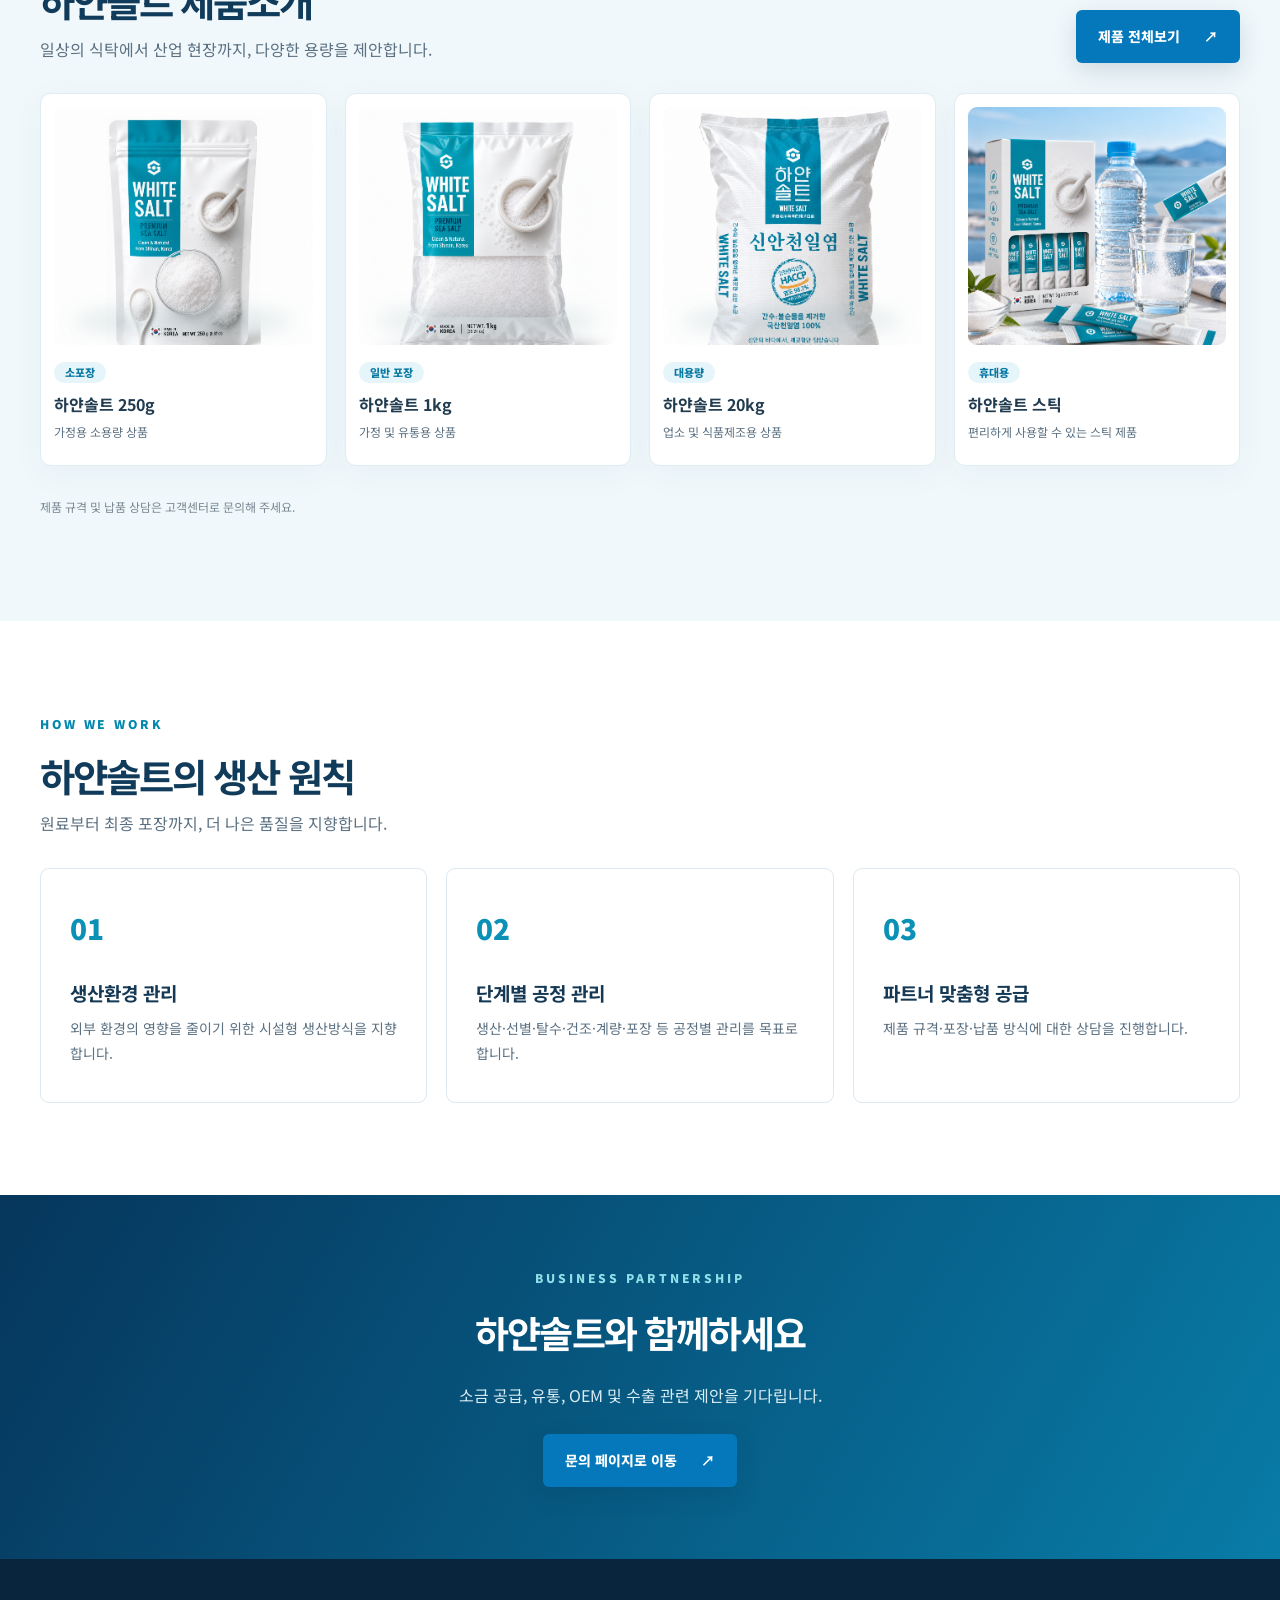
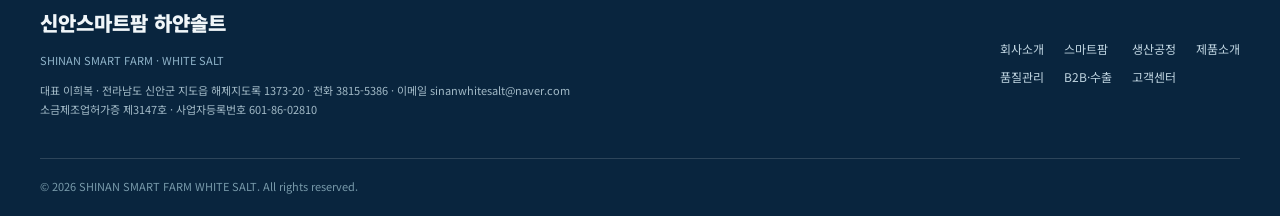
==== commit 9ffa9982: "Add files via upload" ====
--- a/index.html
+++ b/index.html
@@ -1 +1 @@
-<!doctype html><html lang="ko"><head><meta charset="utf-8"><meta name="viewport" content="width=device-width,initial-scale=1"><meta name="description" content="신안스마트팜 하얀솔트. 청정 신안의 자연과 스마트 생산기술을 연결합니다."><meta name="theme-color" content="#0a315a"><title>신안스마트팜 하얀솔트</title><link rel="icon" type="image/x-icon" sizes="any" href="/favicon.ico?v=5"><link rel="icon" type="image/png" sizes="32x32" href="/favicon-32x32.png?v=5"><link rel="icon" type="image/png" sizes="48x48" href="/favicon-48x48.png?v=5"><link rel="apple-touch-icon" sizes="180x180" href="/apple-touch-icon.png?v=5"><link rel="canonical" href="https://white-salt.onrender.com/index.html"><meta property="og:site_name" content="신안스마트팜 하얀솔트"><meta property="og:locale" content="ko_KR"><meta property="og:type" content="website"><meta property="og:title" content="신안스마트팜 하얀솔트 | WHITE SALT"><meta property="og:description" content="청정 신안의 자연과 스마트 생산기술을 잇는 하얀솔트"><meta property="og:url" content="https://white-salt.onrender.com/index.html"><meta property="og:image" content="https://white-salt.onrender.com/images/sns_1200x630.jpg?v=5"><meta property="og:image:secure_url" content="https://white-salt.onrender.com/images/sns_1200x630.jpg?v=5"><meta property="og:image:width" content="1200"><meta property="og:image:height" content="630"><meta property="og:image:type" content="image/jpeg"><meta name="twitter:card" content="summary_large_image"><meta name="twitter:title" content="신안스마트팜 하얀솔트 | WHITE SALT"><meta name="twitter:description" content="청정 신안의 자연과 스마트 생산기술을 잇는 하얀솔트"><meta name="twitter:image" content="https://white-salt.onrender.com/images/sns_1200x630.jpg?v=5"><link rel="stylesheet" href="assets/style.css"></head><body><div id="app"></div><script defer src="assets/app.js"></script></body></html>
+<!doctype html><html lang="ko"><head><meta charset="utf-8"><meta name="viewport" content="width=device-width,initial-scale=1"><meta name="description" content="신안스마트팜 하얀솔트. 청정 신안의 자연과 스마트 생산기술을 연결합니다."><meta name="theme-color" content="#0a315a"><title>신안스마트팜 하얀솔트</title><link rel="icon" type="image/x-icon" sizes="any" href="/favicon.ico?v=6"><link rel="icon" type="image/png" sizes="32x32" href="/favicon-32x32.png?v=6"><link rel="icon" type="image/png" sizes="48x48" href="/favicon-48x48.png?v=6"><link rel="apple-touch-icon" sizes="180x180" href="/apple-touch-icon.png?v=6"><link rel="canonical" href="https://white-salt.onrender.com/index.html"><meta property="og:site_name" content="신안스마트팜 하얀솔트"><meta property="og:locale" content="ko_KR"><meta property="og:type" content="website"><meta property="og:title" content="신안스마트팜 하얀솔트 | WHITE SALT"><meta property="og:description" content="청정 신안의 자연과 스마트 생산기술을 잇는 하얀솔트"><meta property="og:url" content="https://white-salt.onrender.com/index.html"><meta property="og:image" content="https://white-salt.onrender.com/images/sns_1200x630.jpg?v=6"><meta property="og:image:secure_url" content="https://white-salt.onrender.com/images/sns_1200x630.jpg?v=6"><meta property="og:image:width" content="1200"><meta property="og:image:height" content="630"><meta property="og:image:type" content="image/jpeg"><meta name="twitter:card" content="summary_large_image"><meta name="twitter:title" content="신안스마트팜 하얀솔트 | WHITE SALT"><meta name="twitter:description" content="청정 신안의 자연과 스마트 생산기술을 잇는 하얀솔트"><meta name="twitter:image" content="https://white-salt.onrender.com/images/sns_1200x630.jpg?v=6"><link rel="stylesheet" href="assets/style.css"></head><body><div id="app"></div><script defer src="assets/app.js"></script></body></html>
--- a/assets/style.css
+++ b/assets/style.css
@@ -21,3 +21,15 @@
 
 /* Page-specific editable image/text sections */
 .config-layout{display:grid;grid-template-columns:1fr 1fr;gap:55px;align-items:center}.config-content p{white-space:pre-line;line-height:1.9}.config-media{display:grid;gap:12px;min-height:0}.config-media img{display:block;width:100%;height:340px;object-fit:cover;border-radius:12px}.config-image-wide{display:flex;flex-direction:column;gap:25px}.config-image-wide .config-media img{height:auto;max-height:500px;aspect-ratio:3/1}.config-gallery{display:flex;flex-direction:column;gap:22px}.config-gallery .config-media{display:grid;grid-template-columns:repeat(3,minmax(0,1fr))}.config-gallery .config-media img{height:225px}.config-text-only{display:block}.config-text-only .config-content{max-width:850px}@media(max-width:820px){.config-layout{grid-template-columns:1fr;gap:25px}.config-image-left .config-media{order:0}.config-image-left .config-content{order:1}.config-gallery .config-media{grid-template-columns:repeat(2,minmax(0,1fr))}.config-gallery .config-media img{height:170px}}
+
+
+/* White_salt V6 custom sections */
+.info-grid{display:grid;grid-template-columns:repeat(3,minmax(0,1fr));gap:18px;margin-top:30px}.info-card{background:#fff;border:1px solid var(--line);border-radius:12px;padding:22px;box-shadow:0 8px 26px #0e35510a}.info-card small{display:block;color:var(--muted);font-size:12px;margin-bottom:10px;font-weight:800;letter-spacing:.08em}.info-card strong{font-size:17px;line-height:1.7;color:#163a56}
+.org-chart{margin-top:30px;display:grid;gap:18px;position:relative}.org-row{display:grid;gap:18px;justify-content:center}.org-top{grid-template-columns:minmax(260px,390px)}.org-side-row{grid-template-columns:1fr minmax(230px,320px);max-width:860px;margin:0 auto;width:100%;align-items:center}.org-mid-row{grid-template-columns:repeat(3,minmax(170px,280px));align-items:center}.org-sub-row{grid-template-columns:repeat(3,minmax(170px,280px));align-items:start}.org-col{display:flex;flex-direction:column;gap:14px;align-items:center}.org-box{background:#fff;border:2px solid #3f7cac;border-radius:16px;padding:20px 18px;text-align:center;font-weight:800;color:#153954;box-shadow:0 10px 24px #0f395714;position:relative}.org-box.small{padding:18px 16px}.org-main{font-size:18px}.org-spacer{min-height:1px}.org-mid-row .org-center:before{content:'';position:absolute;top:-36px;left:50%;width:2px;height:36px;background:#9dc1da;transform:translateX(-50%)}.org-mid-row .org-center:after{content:'';position:absolute;top:-36px;left:-54%;right:-54%;height:2px;background:#9dc1da}.org-side-row .org-box:before{content:'';position:absolute;left:-70px;top:50%;width:70px;height:2px;background:#9dc1da}.org-farm-col .org-box:first-child:before,.org-col:first-child .org-box:first-child:before{content:'';position:absolute;top:-32px;left:50%;width:2px;height:32px;background:#9dc1da;transform:translateX(-50%)}.org-farm-col .org-box:nth-child(2):before,.org-farm-col .org-box:nth-child(3):before,.org-col:first-child .org-box:nth-child(2):before{content:'';position:absolute;top:-14px;left:50%;width:2px;height:14px;background:#9dc1da;transform:translateX(-50%)}
+.timeline{margin-top:32px;display:grid;gap:20px;position:relative}.timeline:before{content:'';position:absolute;left:13px;top:0;bottom:0;width:2px;background:#cde0ea}.timeline-item{display:grid;grid-template-columns:28px 1fr;gap:18px;align-items:start}.timeline-dot{width:14px;height:14px;border-radius:50%;background:#0b8cb0;margin-top:8px;position:relative;z-index:1;box-shadow:0 0 0 6px #eef8fb}.timeline-content{background:#fff;border:1px solid var(--line);border-radius:12px;padding:18px 22px;box-shadow:0 8px 26px #0e35510a}.timeline-content h3{margin:0 0 6px;color:#0f4567;font-size:20px}.timeline-content p{margin:0;font-size:15px;line-height:1.8;color:#506879}
+.video-wrap{margin-top:28px;position:relative;padding-top:56.25%;border-radius:16px;overflow:hidden;box-shadow:0 14px 34px #11395a18;background:#dfeef4}.video-wrap iframe{position:absolute;inset:0;width:100%;height:100%;border:0}
+@media(max-width:920px){.info-grid{grid-template-columns:repeat(2,minmax(0,1fr))}.org-side-row{grid-template-columns:1fr;max-width:320px}.org-side-row .org-box:before{display:none}.org-mid-row,.org-sub-row{grid-template-columns:1fr}.org-mid-row .org-center:before,.org-mid-row .org-center:after,.org-farm-col .org-box:first-child:before,.org-farm-col .org-box:nth-child(2):before,.org-farm-col .org-box:nth-child(3):before,.org-col:first-child .org-box:first-child:before,.org-col:first-child .org-box:nth-child(2):before{display:none}.org-col.empty,.org-spacer{display:none}}
+@media(max-width:560px){.info-grid{grid-template-columns:1fr}.timeline-item{grid-template-columns:22px 1fr}.timeline:before{left:10px}.timeline-content h3{font-size:18px}}
+
+/* V6 per-page sections, rendered directly */
+.page-showcase{padding-top:46px;padding-bottom:70px}.page-showcase-grid{display:grid;grid-template-columns:1fr 1.15fr;align-items:center;gap:50px}.page-showcase-grid img{display:block;width:100%;aspect-ratio:3/2;object-fit:cover;border-radius:14px;box-shadow:0 14px 30px #103e561c}.page-showcase-reverse img{order:-1}.page-showcase-copy p{font-size:17px;line-height:1.85}@media(max-width:820px){.page-showcase-grid{grid-template-columns:1fr;gap:22px}.page-showcase-reverse img{order:0}.page-showcase{padding-top:20px}}
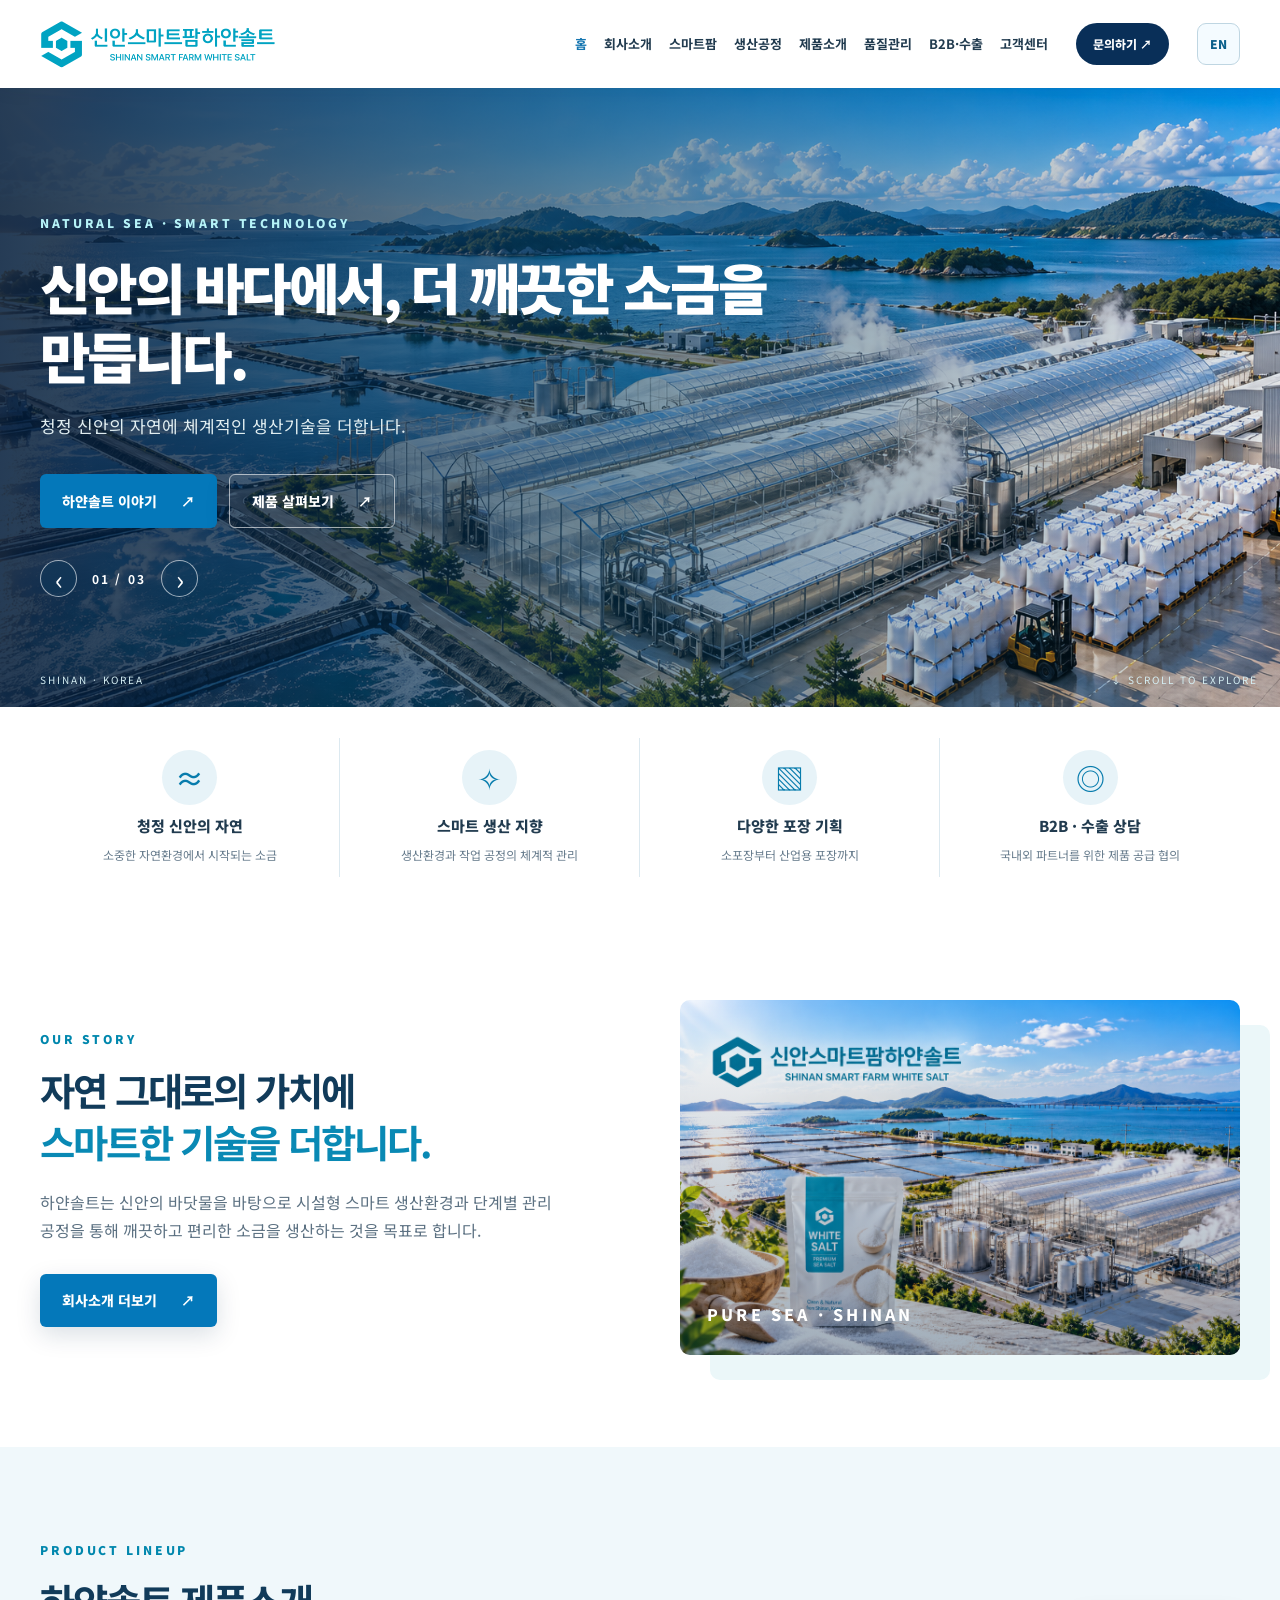
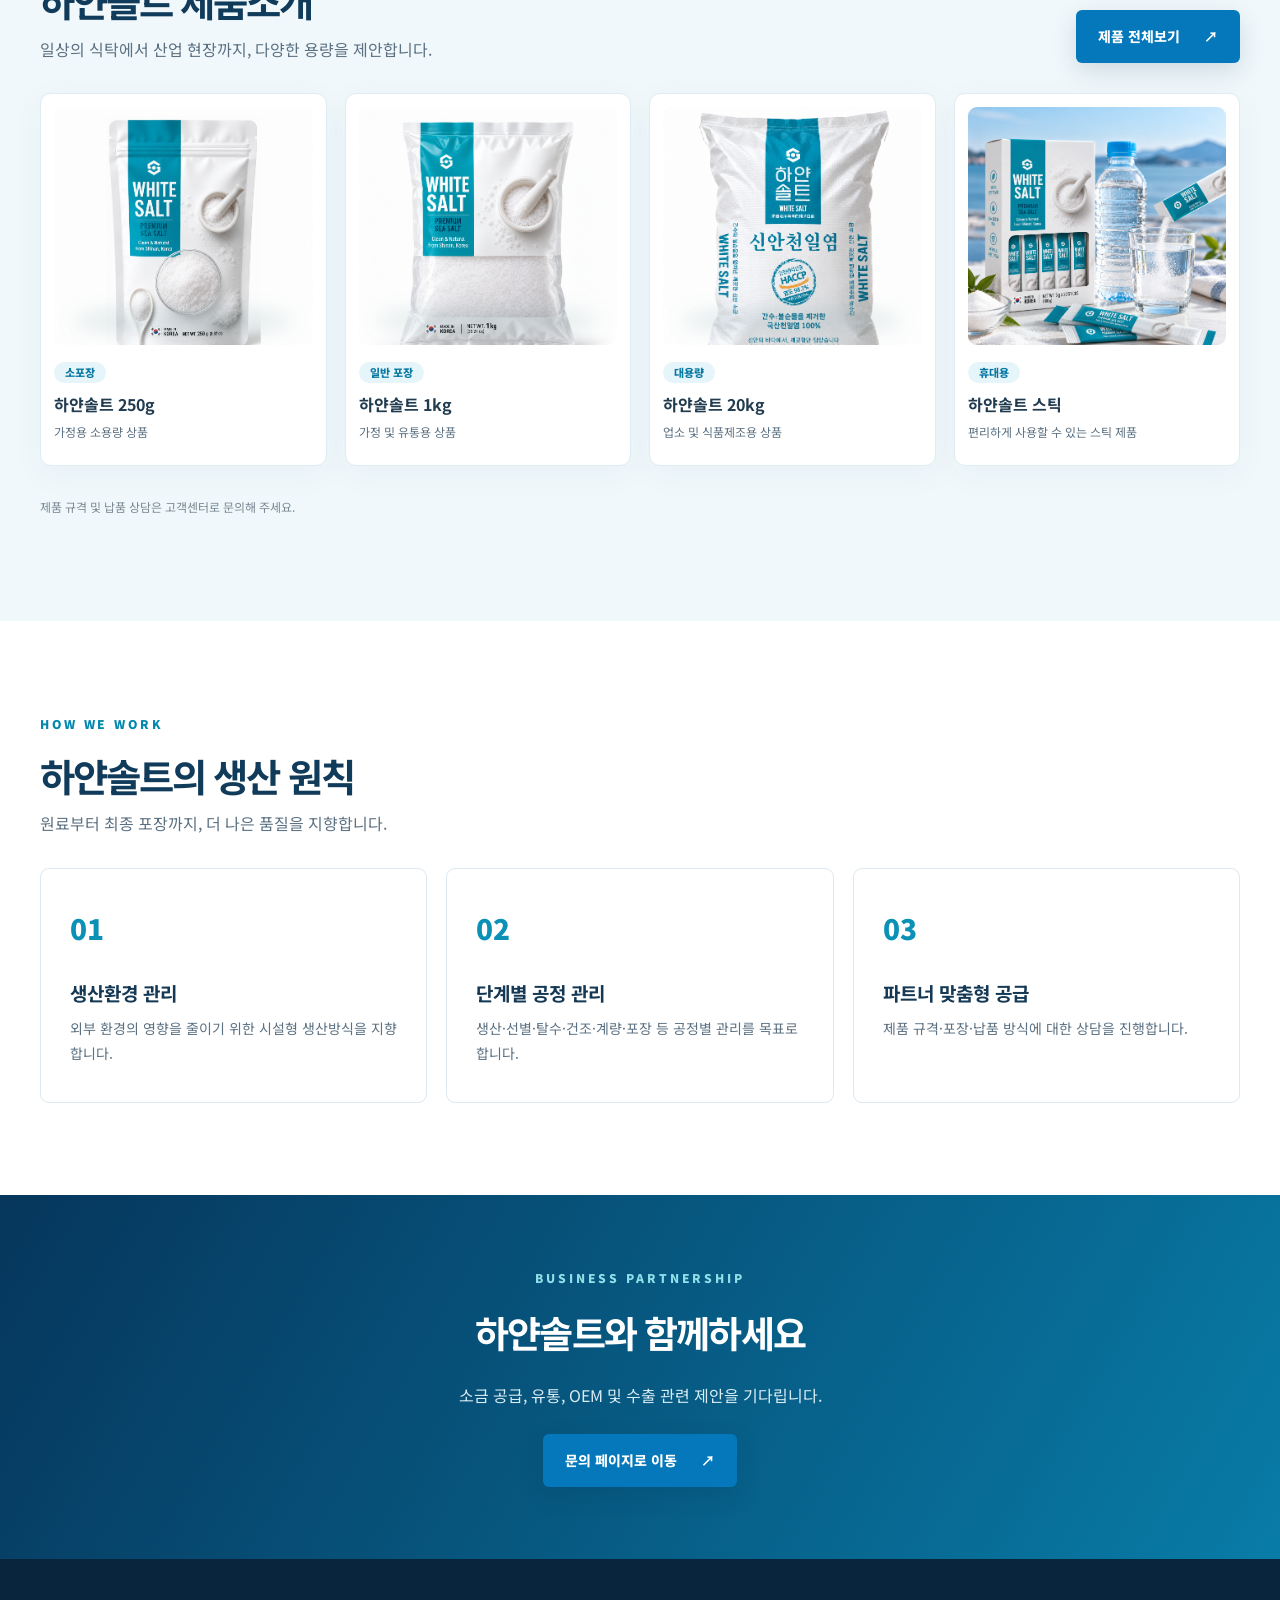
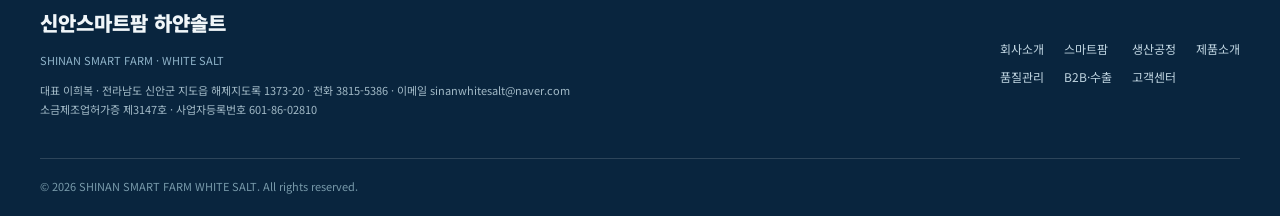
==== commit d1e0374a: "Add files via upload" ====
--- a/index.html
+++ b/index.html
@@ -1 +1 @@
-<!doctype html><html lang="ko"><head><meta charset="utf-8"><meta name="viewport" content="width=device-width,initial-scale=1"><meta name="description" content="신안스마트팜 하얀솔트. 청정 신안의 자연과 스마트 생산기술을 연결합니다."><meta name="theme-color" content="#0a315a"><title>신안스마트팜 하얀솔트</title><link rel="icon" type="image/x-icon" sizes="any" href="/favicon.ico?v=6"><link rel="icon" type="image/png" sizes="32x32" href="/favicon-32x32.png?v=6"><link rel="icon" type="image/png" sizes="48x48" href="/favicon-48x48.png?v=6"><link rel="apple-touch-icon" sizes="180x180" href="/apple-touch-icon.png?v=6"><link rel="canonical" href="https://white-salt.onrender.com/index.html"><meta property="og:site_name" content="신안스마트팜 하얀솔트"><meta property="og:locale" content="ko_KR"><meta property="og:type" content="website"><meta property="og:title" content="신안스마트팜 하얀솔트 | WHITE SALT"><meta property="og:description" content="청정 신안의 자연과 스마트 생산기술을 잇는 하얀솔트"><meta property="og:url" content="https://white-salt.onrender.com/index.html"><meta property="og:image" content="https://white-salt.onrender.com/images/sns_1200x630.jpg?v=6"><meta property="og:image:secure_url" content="https://white-salt.onrender.com/images/sns_1200x630.jpg?v=6"><meta property="og:image:width" content="1200"><meta property="og:image:height" content="630"><meta property="og:image:type" content="image/jpeg"><meta name="twitter:card" content="summary_large_image"><meta name="twitter:title" content="신안스마트팜 하얀솔트 | WHITE SALT"><meta name="twitter:description" content="청정 신안의 자연과 스마트 생산기술을 잇는 하얀솔트"><meta name="twitter:image" content="https://white-salt.onrender.com/images/sns_1200x630.jpg?v=6"><link rel="stylesheet" href="assets/style.css"></head><body><div id="app"></div><script defer src="assets/app.js"></script></body></html>
+<!doctype html><html lang="ko"><head><meta charset="utf-8"><meta name="viewport" content="width=device-width,initial-scale=1"><meta name="description" content="신안스마트팜 하얀솔트. 청정 신안의 자연과 스마트 생산기술을 연결합니다."><meta name="theme-color" content="#0a315a"><title>신안스마트팜 하얀솔트</title><link rel="icon" type="image/x-icon" sizes="any" href="/favicon.ico?v=10"><link rel="icon" type="image/png" sizes="32x32" href="/favicon-32x32.png?v=10"><link rel="icon" type="image/png" sizes="48x48" href="/favicon-48x48.png?v=10"><link rel="apple-touch-icon" sizes="180x180" href="/apple-touch-icon.png?v=10"><link rel="canonical" href="https://white-salt.onrender.com/index.html"><meta property="og:site_name" content="신안스마트팜 하얀솔트"><meta property="og:locale" content="ko_KR"><meta property="og:type" content="website"><meta property="og:title" content="신안스마트팜 하얀솔트 | WHITE SALT"><meta property="og:description" content="청정 신안의 자연과 스마트 생산기술을 잇는 하얀솔트"><meta property="og:url" content="https://white-salt.onrender.com/index.html"><meta property="og:image" content="https://white-salt.onrender.com/images/sns_1200x630.jpg?v=10"><meta property="og:image:secure_url" content="https://white-salt.onrender.com/images/sns_1200x630.jpg?v=10"><meta property="og:image:width" content="1200"><meta property="og:image:height" content="630"><meta property="og:image:type" content="image/jpeg"><meta name="twitter:card" content="summary_large_image"><meta name="twitter:title" content="신안스마트팜 하얀솔트 | WHITE SALT"><meta name="twitter:description" content="청정 신안의 자연과 스마트 생산기술을 잇는 하얀솔트"><meta name="twitter:image" content="https://white-salt.onrender.com/images/sns_1200x630.jpg?v=10"><link rel="stylesheet" href="assets/style.css?v=8"></head><body><div id="app"></div><script defer src="assets/app.js?v=8"></script></body></html>
--- a/assets/style.css
+++ b/assets/style.css
@@ -33,3 +33,75 @@
 
 /* V6 per-page sections, rendered directly */
 .page-showcase{padding-top:46px;padding-bottom:70px}.page-showcase-grid{display:grid;grid-template-columns:1fr 1.15fr;align-items:center;gap:50px}.page-showcase-grid img{display:block;width:100%;aspect-ratio:3/2;object-fit:cover;border-radius:14px;box-shadow:0 14px 30px #103e561c}.page-showcase-reverse img{order:-1}.page-showcase-copy p{font-size:17px;line-height:1.85}@media(max-width:820px){.page-showcase-grid{grid-template-columns:1fr;gap:22px}.page-showcase-reverse img{order:0}.page-showcase{padding-top:20px}}
+
+
+/* V7 조직도 / 연혁 개선 */
+.org-chart,.timeline{display:none !important}
+.org-chart-v2{margin-top:30px;display:grid;gap:18px}
+.org-level-1{display:flex;justify-content:center}
+.org-node{background:#fff;border:2px solid #3f7cac;border-radius:18px;padding:18px 20px;text-align:center;font-weight:800;color:#153954;box-shadow:0 10px 24px #0f395714}
+.org-node-head{min-width:340px;max-width:520px;font-size:18px}
+.org-side-wrap{position:relative;display:flex;justify-content:flex-end;max-width:960px;width:100%;margin:0 auto 4px}
+.org-side-line{position:absolute;left:50%;top:50%;width:33%;height:2px;background:#9dc1da;transform:translateY(-50%)}
+.org-node-side{width:min(320px,100%)}
+.org-core-wrap{position:relative;padding-top:18px;max-width:960px;width:100%;margin:0 auto}
+.org-core-wrap:before{content:'';position:absolute;top:-18px;left:50%;width:2px;height:36px;background:#9dc1da;transform:translateX(-50%)}
+.org-core-line{position:absolute;left:16.5%;right:16.5%;top:18px;height:2px;background:#9dc1da}
+.org-level-2{display:grid;grid-template-columns:repeat(3,minmax(180px,1fr));gap:18px;position:relative}
+.org-node-core{position:relative}
+.org-node-core:before{content:'';position:absolute;top:-20px;left:50%;width:2px;height:20px;background:#9dc1da;transform:translateX(-50%)}
+.org-level-3{display:grid;grid-template-columns:repeat(3,minmax(180px,1fr));gap:18px;max-width:960px;margin:0 auto}
+.org-stack{display:flex;flex-direction:column;align-items:center;gap:14px;position:relative;padding-top:18px}
+.org-stack-line{position:absolute;top:0;left:50%;width:2px;height:18px;background:#9dc1da;transform:translateX(-50%)}
+.org-node-small{width:min(220px,100%);padding:16px 14px}
+.org-stack-empty{visibility:hidden}
+.history-grid{margin-top:28px;display:grid;grid-template-columns:repeat(2,minmax(0,1fr));gap:22px}
+.history-card{background:#fff;border:1px solid var(--line);border-radius:18px;box-shadow:0 10px 28px #0f39570f;overflow:hidden}
+.history-year{background:linear-gradient(135deg,#0b88ad,#144d73);color:#fff;padding:18px 22px;font-size:30px;font-weight:800;letter-spacing:.04em}
+.history-list{list-style:none;margin:0;padding:10px 0}
+.history-list li{display:grid;grid-template-columns:90px 1fr;gap:16px;align-items:start;padding:16px 22px;border-top:1px solid #e5eef4}
+.history-list li:first-child{border-top:0}
+.history-date{font-weight:800;color:#0f4567}
+.history-list p{margin:0;color:#486172;line-height:1.7}
+@media(max-width:980px){.history-grid{grid-template-columns:1fr}.org-side-line,.org-core-line{display:none}.org-side-wrap{justify-content:center}.org-core-wrap:before{height:22px;top:-8px}.org-level-2,.org-level-3{grid-template-columns:1fr;max-width:360px;margin:0 auto}.org-node-core:before,.org-stack-line{display:none}.org-node-head{min-width:0;width:100%}.org-node-side{width:100%}.org-level-3{gap:8px}.org-stack-empty{display:none}}
+@media(max-width:560px){.history-list li{grid-template-columns:1fr;gap:4px}.history-year{font-size:26px}}
+
+/* White_salt V8 — refined yearly company history */
+.history-section{background:linear-gradient(180deg,#f4f9fc 0%,#fff 95%)}
+.history-heading{display:flex;justify-content:space-between;align-items:end;gap:34px;margin-bottom:38px}
+.history-heading h2{margin-bottom:0}.history-heading>p{max-width:365px;font-size:14px;line-height:1.85;margin:0 0 9px}
+.history-premium{border-top:2px solid #153f5e}
+.history-period{display:grid;grid-template-columns:minmax(150px,220px) minmax(0,1fr);gap:34px;border-bottom:1px solid #d5e4ed;padding:29px 12px 32px;align-items:start}
+.history-period-label{display:flex;align-items:center;gap:17px;padding-top:2px}
+.history-big-year{font-size:clamp(36px,4vw,53px);font-weight:900;letter-spacing:-.07em;line-height:1;color:#0c668e;font-variant-numeric:tabular-nums}
+.history-year-line{height:2px;flex:1;background:#99c9d9}
+.history-event-list{list-style:none;padding:0;margin:0;display:grid;gap:12px}
+.history-event{display:grid;grid-template-columns:65px 12px minmax(0,1fr);align-items:start;column-gap:17px;padding:11px 17px;border-radius:10px;background:#fff;border:1px solid #e0ecf3;box-shadow:0 6px 20px #0e416209}
+.history-event-date{font-size:13px;line-height:1.7;font-weight:800;color:#117fa7;font-variant-numeric:tabular-nums;white-space:nowrap}
+.history-event-dot{width:8px;height:8px;border-radius:100%;background:#14a1be;margin-top:7px;box-shadow:0 0 0 3px #def4fa}
+.history-event-title{font-size:15px;line-height:1.7;font-weight:600;color:#23455d;word-break:keep-all}
+@media(max-width:720px){.history-heading{display:block}.history-heading>p{margin-top:10px}.history-period{grid-template-columns:1fr;gap:16px;padding:24px 0}.history-period-label{max-width:185px}.history-event{grid-template-columns:55px 10px minmax(0,1fr);gap:12px;padding:12px}.history-event-title{font-size:14px}}
+
+
+/* White_salt V9 — refined organization chart */
+.org-chart-v2{display:none !important}
+.org-chart-v3{margin-top:34px;position:relative;padding-top:4px}
+.org-head-row{display:flex;justify-content:center;margin-bottom:20px}
+.org-chart-v3 .org-node{background:#fff;border:2px solid #3f7cac;border-radius:18px;padding:18px 20px;text-align:center;font-weight:800;color:#153954;box-shadow:0 10px 24px #0f395714}
+.org-chart-v3 .org-node-head{min-width:360px;max-width:520px;font-size:18px}
+.org-support-row{position:relative;display:flex;justify-content:flex-end;max-width:960px;margin:0 auto 24px;padding-right:28px}
+.org-support-line{position:absolute;left:50%;top:50%;width:29%;height:2px;background:#9dc1da;transform:translateY(-50%)}
+.org-chart-v3 .org-node-side{width:min(320px,100%)}
+.org-main-grid{position:relative;display:grid;grid-template-columns:repeat(3,minmax(220px,1fr));gap:18px;max-width:960px;margin:0 auto;padding-top:28px}
+.org-main-grid:before{content:'';position:absolute;left:16.666%;right:16.666%;top:0;height:2px;background:#9dc1da}
+.org-main-grid:after{content:'';position:absolute;left:50%;top:-34px;width:2px;height:34px;background:#9dc1da;transform:translateX(-50%)}
+.org-unit{display:flex;flex-direction:column;align-items:center;position:relative}
+.org-unit-head{width:100%;position:relative}
+.org-unit-head:before{content:'';position:absolute;left:50%;top:-28px;width:2px;height:28px;background:#9dc1da;transform:translateX(-50%)}
+.org-substack{display:flex;flex-direction:column;align-items:center;gap:14px;position:relative;padding-top:38px;width:100%}
+.org-substack:before{content:'';position:absolute;left:50%;top:0;width:2px;height:38px;background:#9dc1da;transform:translateX(-50%)}
+.org-node-small{width:min(180px,100%);padding:16px 12px}
+@media(max-width:980px){.org-support-row{justify-content:center;padding-right:0}.org-support-line{display:none}.org-main-grid{grid-template-columns:1fr;max-width:360px;padding-top:12px}.org-main-grid:before,.org-main-grid:after,.org-unit-head:before,.org-substack:before{display:none}.org-chart-v3 .org-node-head{min-width:0;width:100%}.org-chart-v3 .org-node-side{width:100%}}
+
+/* V10: visual organization, line-free premium history, language and top */
+.org-design{max-width:1030px;margin:32px auto 0}.org-brand-card{background:linear-gradient(110deg,#083e61,#0a8fb0);border-radius:22px;padding:25px 28px;color:white;text-align:center;box-shadow:0 18px 32px #0c5e8520}.org-brand-card span{display:block;font-size:11px;font-weight:800;letter-spacing:.18em;opacity:.8;margin-bottom:6px}.org-brand-card strong{font-size:clamp(18px,2.2vw,26px)}.org-advisor-card{display:flex;align-items:center;justify-content:space-between;gap:15px;border-radius:12px;background:#dfeff6;margin:18px 0;padding:15px 22px;color:#164e6b}.org-advisor-card span{font-size:11px;font-weight:800;letter-spacing:.14em}.org-dept-grid{display:grid;grid-template-columns:repeat(3,minmax(0,1fr));gap:16px}.org-dept{background:white;border:1px solid #d5e8ef;border-radius:18px;overflow:hidden;box-shadow:0 14px 26px #0e48600b}.org-dept-head{padding:22px 15px;text-align:center;background:#f0f8fb;min-height:116px;display:flex;flex-direction:column;justify-content:center}.org-dept-head small{color:#1187ad;letter-spacing:.12em;font-size:10px;font-weight:800}.org-dept-head h3{font-size:17px;margin:7px 0 0;color:#153954;word-break:keep-all}.org-dept-items{display:grid;gap:10px;padding:19px}.org-dept-items span{background:#f7fbfd;border:1px solid #e0edf3;border-radius:10px;padding:13px;text-align:center;font-size:14px;font-weight:700;color:#214e68}.org-dept-planned .org-dept-head{background:#eaf3f8}.history-luxe-section{background:linear-gradient(#f1f8fb,#fff)}.history-intro{margin-top:-6px;margin-bottom:30px}.history-luxe-grid{display:grid;grid-template-columns:repeat(2,minmax(0,1fr));gap:20px}.history-luxe-card{border:1px solid #d6e6ed;border-radius:20px;background:white;box-shadow:0 14px 35px #0a385b0c;overflow:hidden}.history-luxe-top{padding:22px 26px 12px;display:flex;align-items:center;justify-content:space-between;gap:10px}.history-luxe-year{font-size:44px;line-height:1;font-weight:900;letter-spacing:-.05em;color:#0d668b}.history-luxe-label{font-size:10px;letter-spacing:.15em;color:#91afc0;font-weight:800}.history-luxe-events{padding:4px 26px 22px}.history-luxe-event{padding:14px 0;border-top:1px solid #edf3f6;display:grid;grid-template-columns:60px 1fr;gap:15px}.history-luxe-event time{font-weight:800;color:#0c8eb2;font-size:13px}.history-luxe-event p{margin:0;font-size:14px;line-height:1.7;color:#3a596c}.lang-switch{border:1px solid #bfd6e2;color:#0b608b;background:#f4fbff;font-size:12px;font-weight:900;padding:9px 12px;border-radius:9px;white-space:nowrap}.back-to-top{position:fixed;bottom:25px;right:24px;width:48px;height:48px;z-index:99;border:0;border-radius:50%;background:#0c6087;color:white;box-shadow:0 9px 24px #002f4c38;cursor:pointer;display:flex;flex-direction:column;align-items:center;justify-content:center;font-size:20px;font-weight:800;line-height:1;opacity:0;pointer-events:none;transform:translateY(12px);transition:.2s}.back-to-top span{font-size:9px;letter-spacing:.05em}.back-to-top.visible{opacity:1;pointer-events:auto;transform:none}@media(max-width:820px){.org-dept-grid{grid-template-columns:1fr}.org-advisor-card{flex-direction:column;text-align:center}.history-luxe-grid{grid-template-columns:1fr}.nav-bar{gap:9px}.lang-switch{margin-left:2px;padding:9px}.back-to-top{right:14px;bottom:15px}}
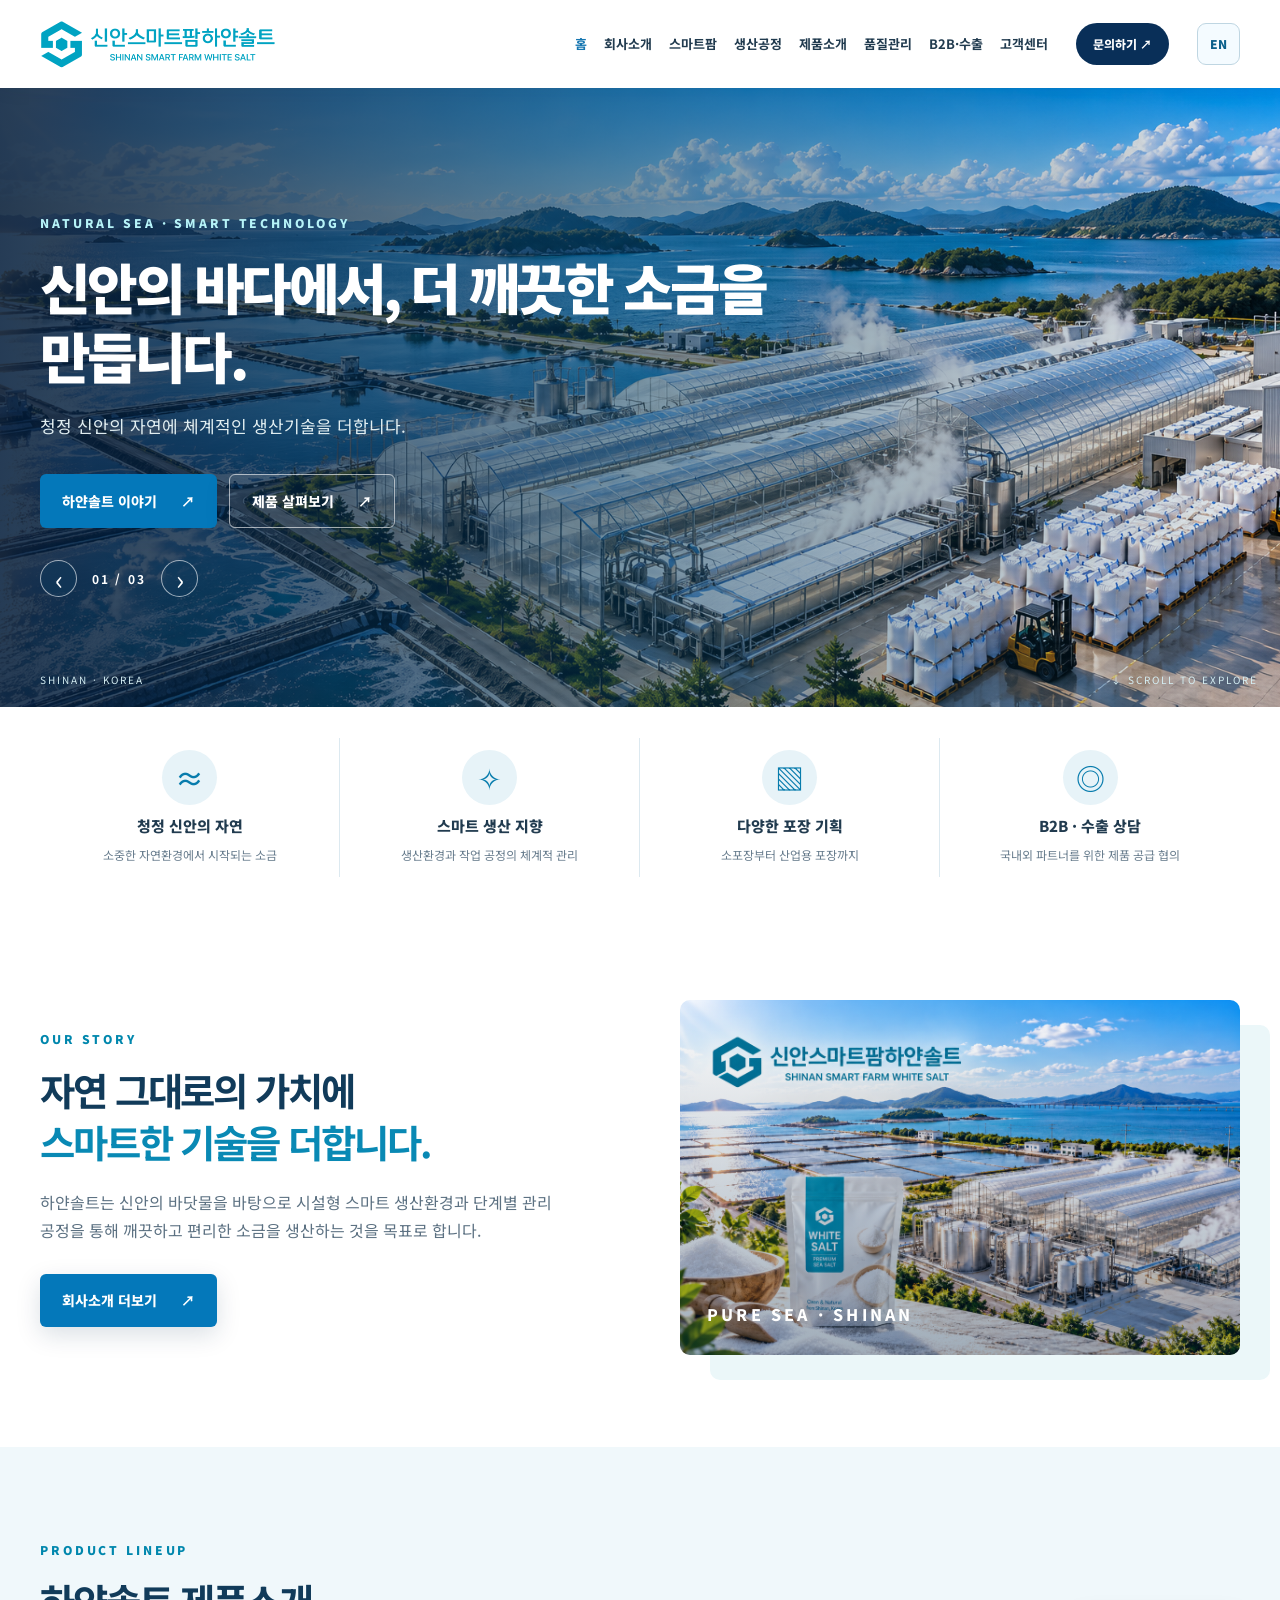
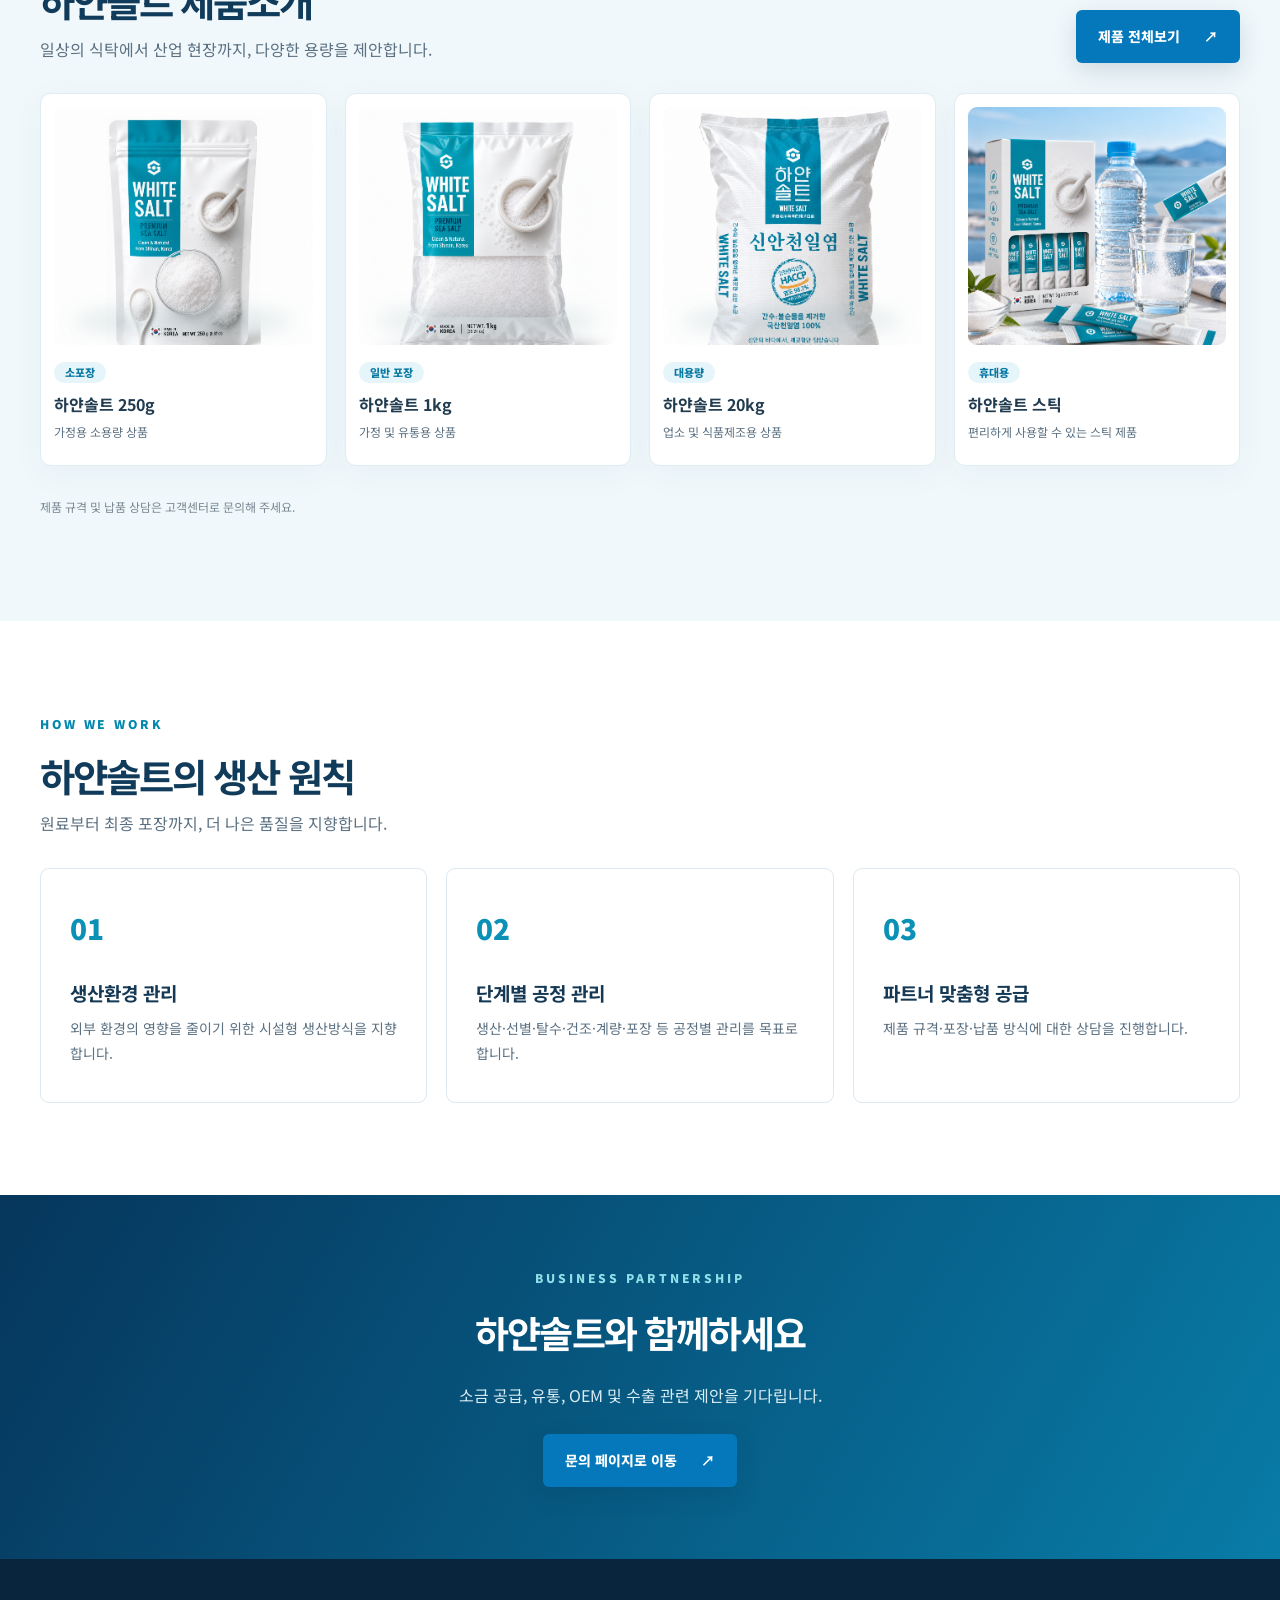
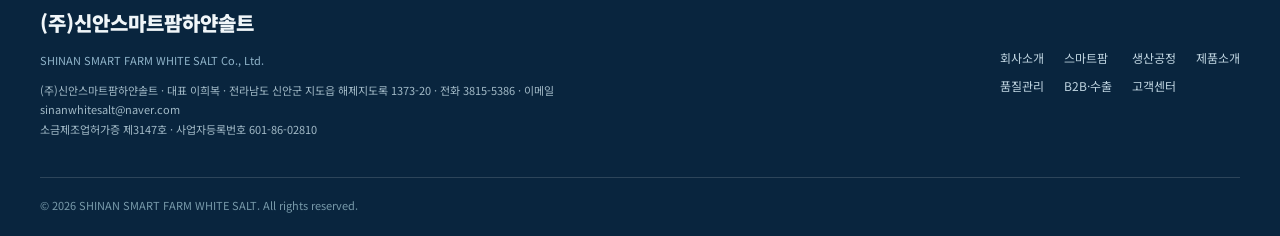
==== commit d807459b: "Add files via upload" ====
--- a/index.html
+++ b/index.html
@@ -1 +1 @@
-<!doctype html><html lang="ko"><head><meta charset="utf-8"><meta name="viewport" content="width=device-width,initial-scale=1"><meta name="description" content="신안스마트팜 하얀솔트. 청정 신안의 자연과 스마트 생산기술을 연결합니다."><meta name="theme-color" content="#0a315a"><title>신안스마트팜 하얀솔트</title><link rel="icon" type="image/x-icon" sizes="any" href="/favicon.ico?v=10"><link rel="icon" type="image/png" sizes="32x32" href="/favicon-32x32.png?v=10"><link rel="icon" type="image/png" sizes="48x48" href="/favicon-48x48.png?v=10"><link rel="apple-touch-icon" sizes="180x180" href="/apple-touch-icon.png?v=10"><link rel="canonical" href="https://white-salt.onrender.com/index.html"><meta property="og:site_name" content="신안스마트팜 하얀솔트"><meta property="og:locale" content="ko_KR"><meta property="og:type" content="website"><meta property="og:title" content="신안스마트팜 하얀솔트 | WHITE SALT"><meta property="og:description" content="청정 신안의 자연과 스마트 생산기술을 잇는 하얀솔트"><meta property="og:url" content="https://white-salt.onrender.com/index.html"><meta property="og:image" content="https://white-salt.onrender.com/images/sns_1200x630.jpg?v=10"><meta property="og:image:secure_url" content="https://white-salt.onrender.com/images/sns_1200x630.jpg?v=10"><meta property="og:image:width" content="1200"><meta property="og:image:height" content="630"><meta property="og:image:type" content="image/jpeg"><meta name="twitter:card" content="summary_large_image"><meta name="twitter:title" content="신안스마트팜 하얀솔트 | WHITE SALT"><meta name="twitter:description" content="청정 신안의 자연과 스마트 생산기술을 잇는 하얀솔트"><meta name="twitter:image" content="https://white-salt.onrender.com/images/sns_1200x630.jpg?v=10"><link rel="stylesheet" href="assets/style.css?v=8"></head><body><div id="app"></div><script defer src="assets/app.js?v=8"></script></body></html>
+<!doctype html><html lang="ko"><head><meta charset="utf-8"><meta name="viewport" content="width=device-width,initial-scale=1"><meta name="description" content="신안스마트팜 하얀솔트. 청정 신안의 자연과 스마트 생산기술을 연결합니다."><meta name="theme-color" content="#0a315a"><title>신안스마트팜 하얀솔트</title><link rel="icon" type="image/x-icon" sizes="any" href="/favicon.ico?v=10"><link rel="icon" type="image/png" sizes="32x32" href="/favicon-32x32.png?v=10"><link rel="icon" type="image/png" sizes="48x48" href="/favicon-48x48.png?v=10"><link rel="apple-touch-icon" sizes="180x180" href="/apple-touch-icon.png?v=10"><link rel="canonical" href="https://white-salt.onrender.com/index.html"><meta property="og:site_name" content="신안스마트팜 하얀솔트"><meta property="og:locale" content="ko_KR"><meta property="og:type" content="website"><meta property="og:title" content="신안스마트팜 하얀솔트 | WHITE SALT"><meta property="og:description" content="청정 신안의 자연과 스마트 생산기술을 잇는 하얀솔트"><meta property="og:url" content="https://white-salt.onrender.com/index.html"><meta property="og:image" content="https://white-salt.onrender.com/images/sns_1200x630.jpg?v=10"><meta property="og:image:secure_url" content="https://white-salt.onrender.com/images/sns_1200x630.jpg?v=10"><meta property="og:image:width" content="1200"><meta property="og:image:height" content="630"><meta property="og:image:type" content="image/jpeg"><meta name="twitter:card" content="summary_large_image"><meta name="twitter:title" content="신안스마트팜 하얀솔트 | WHITE SALT"><meta name="twitter:description" content="청정 신안의 자연과 스마트 생산기술을 잇는 하얀솔트"><meta name="twitter:image" content="https://white-salt.onrender.com/images/sns_1200x630.jpg?v=10"><link rel="stylesheet" href="assets/style.css?v=16"></head><body><div id="app"></div><script defer src="assets/app.js?v=16"></script></body></html>
--- a/assets/style.css
+++ b/assets/style.css
@@ -105,3 +105,53 @@
 
 /* V10: visual organization, line-free premium history, language and top */
 .org-design{max-width:1030px;margin:32px auto 0}.org-brand-card{background:linear-gradient(110deg,#083e61,#0a8fb0);border-radius:22px;padding:25px 28px;color:white;text-align:center;box-shadow:0 18px 32px #0c5e8520}.org-brand-card span{display:block;font-size:11px;font-weight:800;letter-spacing:.18em;opacity:.8;margin-bottom:6px}.org-brand-card strong{font-size:clamp(18px,2.2vw,26px)}.org-advisor-card{display:flex;align-items:center;justify-content:space-between;gap:15px;border-radius:12px;background:#dfeff6;margin:18px 0;padding:15px 22px;color:#164e6b}.org-advisor-card span{font-size:11px;font-weight:800;letter-spacing:.14em}.org-dept-grid{display:grid;grid-template-columns:repeat(3,minmax(0,1fr));gap:16px}.org-dept{background:white;border:1px solid #d5e8ef;border-radius:18px;overflow:hidden;box-shadow:0 14px 26px #0e48600b}.org-dept-head{padding:22px 15px;text-align:center;background:#f0f8fb;min-height:116px;display:flex;flex-direction:column;justify-content:center}.org-dept-head small{color:#1187ad;letter-spacing:.12em;font-size:10px;font-weight:800}.org-dept-head h3{font-size:17px;margin:7px 0 0;color:#153954;word-break:keep-all}.org-dept-items{display:grid;gap:10px;padding:19px}.org-dept-items span{background:#f7fbfd;border:1px solid #e0edf3;border-radius:10px;padding:13px;text-align:center;font-size:14px;font-weight:700;color:#214e68}.org-dept-planned .org-dept-head{background:#eaf3f8}.history-luxe-section{background:linear-gradient(#f1f8fb,#fff)}.history-intro{margin-top:-6px;margin-bottom:30px}.history-luxe-grid{display:grid;grid-template-columns:repeat(2,minmax(0,1fr));gap:20px}.history-luxe-card{border:1px solid #d6e6ed;border-radius:20px;background:white;box-shadow:0 14px 35px #0a385b0c;overflow:hidden}.history-luxe-top{padding:22px 26px 12px;display:flex;align-items:center;justify-content:space-between;gap:10px}.history-luxe-year{font-size:44px;line-height:1;font-weight:900;letter-spacing:-.05em;color:#0d668b}.history-luxe-label{font-size:10px;letter-spacing:.15em;color:#91afc0;font-weight:800}.history-luxe-events{padding:4px 26px 22px}.history-luxe-event{padding:14px 0;border-top:1px solid #edf3f6;display:grid;grid-template-columns:60px 1fr;gap:15px}.history-luxe-event time{font-weight:800;color:#0c8eb2;font-size:13px}.history-luxe-event p{margin:0;font-size:14px;line-height:1.7;color:#3a596c}.lang-switch{border:1px solid #bfd6e2;color:#0b608b;background:#f4fbff;font-size:12px;font-weight:900;padding:9px 12px;border-radius:9px;white-space:nowrap}.back-to-top{position:fixed;bottom:25px;right:24px;width:48px;height:48px;z-index:99;border:0;border-radius:50%;background:#0c6087;color:white;box-shadow:0 9px 24px #002f4c38;cursor:pointer;display:flex;flex-direction:column;align-items:center;justify-content:center;font-size:20px;font-weight:800;line-height:1;opacity:0;pointer-events:none;transform:translateY(12px);transition:.2s}.back-to-top span{font-size:9px;letter-spacing:.05em}.back-to-top.visible{opacity:1;pointer-events:auto;transform:none}@media(max-width:820px){.org-dept-grid{grid-template-columns:1fr}.org-advisor-card{flex-direction:column;text-align:center}.history-luxe-grid{grid-template-columns:1fr}.nav-bar{gap:9px}.lang-switch{margin-left:2px;padding:9px}.back-to-top{right:14px;bottom:15px}}
+
+
+/* V12 contact page updates */
+.contact-visual-card{background:#fff;border:1px solid #d9e3ea;border-radius:20px;overflow:hidden;box-shadow:0 18px 40px rgba(15,57,87,.08)}
+.contact-visual-image img{display:block;width:100%;height:auto;aspect-ratio:3/2;object-fit:cover;background:#eef6fb}
+.contact-visual-body{padding:24px}
+.contact-visual-body h3{margin:8px 0 10px;font-size:30px;line-height:1.2;color:#123f67}
+.contact-visual-body p{margin:0 0 18px;color:#4f6576}
+.contact-visual-body .btn{display:inline-flex}
+@media (max-width: 900px){.contact-visual-body{padding:20px}.contact-visual-body h3{font-size:26px}}
+
+/* V14 – Mobile swipe instruction and current-page toast */
+.ws-swipe-hint,.ws-page-toast{display:none}
+@media(max-width:820px) and (pointer:coarse){
+  .ws-swipe-hint{display:flex;position:fixed;left:50%;bottom:calc(12px + env(safe-area-inset-bottom, 0px));transform:translateX(-50%);z-index:40;pointer-events:none;align-items:center;justify-content:center;flex-direction:column;gap:2px;padding:7px 16px 8px;background:rgba(255,255,255,.91);border:1px solid rgba(109,169,212,.30);border-radius:18px;box-shadow:0 8px 25px rgba(19,57,92,.13);backdrop-filter:blur(8px);-webkit-backdrop-filter:blur(8px);max-width:calc(100vw - 24px);white-space:nowrap}
+  .ws-swipe-icon{display:flex;align-items:center;justify-content:center;gap:12px;height:21px;color:#087fcd;font-size:20px;font-weight:bold}
+  .ws-arrow{display:inline-block;color:#168bea;text-shadow:0 0 6px rgba(20,145,248,.30)}
+  .ws-left{transform:rotate(180deg);animation:ws-left-shift 1.7s ease-in-out infinite}
+  .ws-right{animation:ws-right-shift 1.7s ease-in-out infinite}
+  .ws-swipe-dots{font-size:11px;letter-spacing:5px;color:#b7d2e5}
+  .ws-swipe-hint-label{font-size:10px;line-height:1.3;letter-spacing:-.03em;color:#477088}
+  .ws-page-toast{display:flex;position:fixed;left:50%;top:42%;transform:translate(-50%,-44%) scale(.94);min-width:210px;max-width:calc(100vw - 54px);z-index:2000;opacity:0;pointer-events:none;transition:opacity .27s ease, transform .27s ease;flex-direction:column;align-items:center;justify-content:center;gap:8px;border-radius:19px;background:rgba(21,39,54,.91);color:#fff;padding:21px 35px 18px;box-shadow:0 15px 40px rgba(0,0,0,.26);backdrop-filter:blur(9px);-webkit-backdrop-filter:blur(9px);text-align:center}
+  .ws-page-toast.shown{opacity:1;transform:translate(-50%,-50%) scale(1)}
+  .ws-page-toast small{font-size:14px;color:#b8d5f0;letter-spacing:.08em}
+  .ws-page-toast strong{font-size:23px;line-height:1.3;white-space:nowrap}
+  .ws-page-dots{display:flex;gap:8px;margin-top:2px}
+  .ws-page-dots i{width:6px;height:6px;border-radius:50%;background:#788492}
+  .ws-page-dots i.active{background:#36adff;box-shadow:0 0 7px #36adff}
+}
+@keyframes ws-left-shift{0%,100%{translate:0 0;opacity:.8}50%{translate:-7px 0;opacity:1}}
+@keyframes ws-right-shift{0%,100%{translate:0 0;opacity:.8}50%{translate:7px 0;opacity:1}}
+@media(prefers-reduced-motion:reduce){.ws-arrow{animation:none!important}.ws-page-toast{transition:none!important}}
+
+/* V15: hide swipe hint during vertical scrolling; reveal when idle */
+@media (max-width:820px) and (pointer:coarse) {
+  .ws-swipe-hint {
+    opacity:1;
+    visibility:visible;
+    transition:opacity .20s ease, visibility .20s ease;
+  }
+  .ws-swipe-hint.is-scrolling {
+    opacity:0;
+    visibility:hidden;
+  }
+}
+
+/* V16 fallback: hide state must override mobile display rules. */
+@media(max-width:820px) and (pointer:coarse){
+ .ws-swipe-hint.is-scrolling{opacity:0!important;visibility:hidden!important;pointer-events:none!important;}
+}
